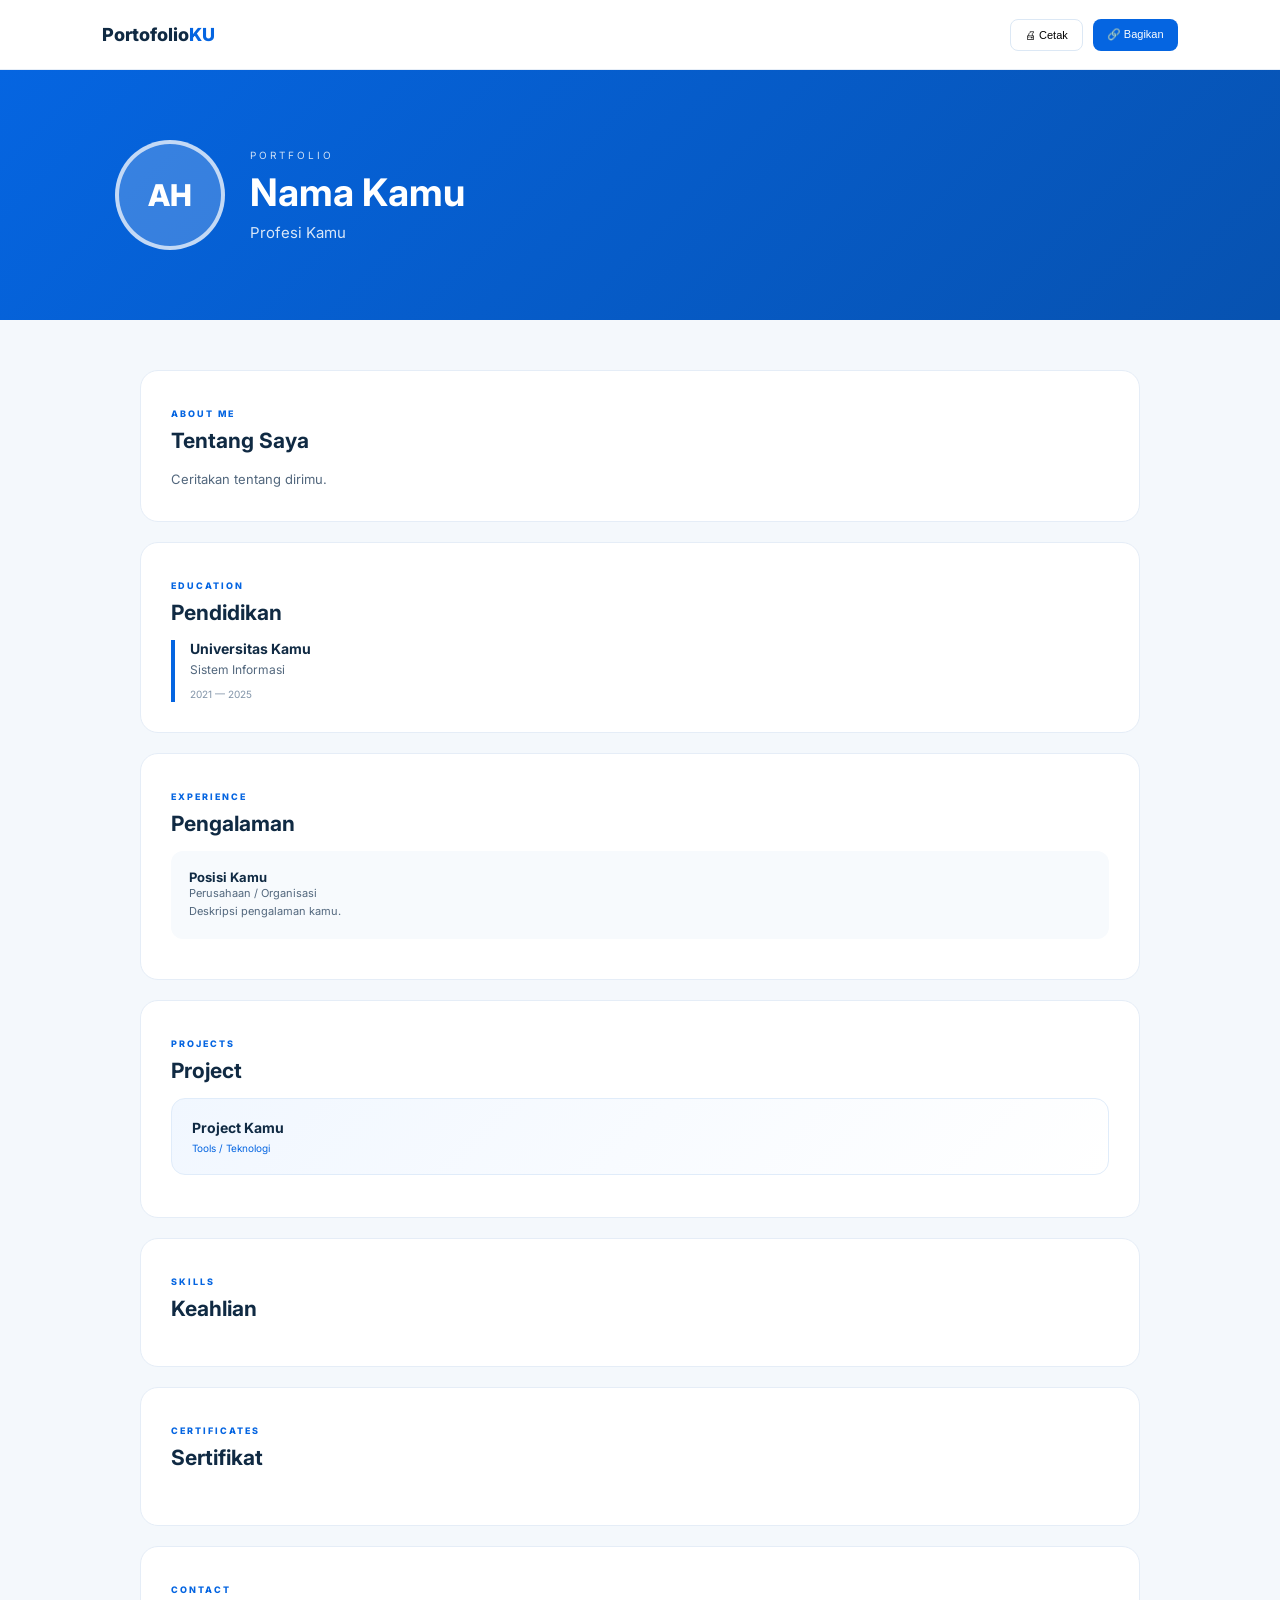
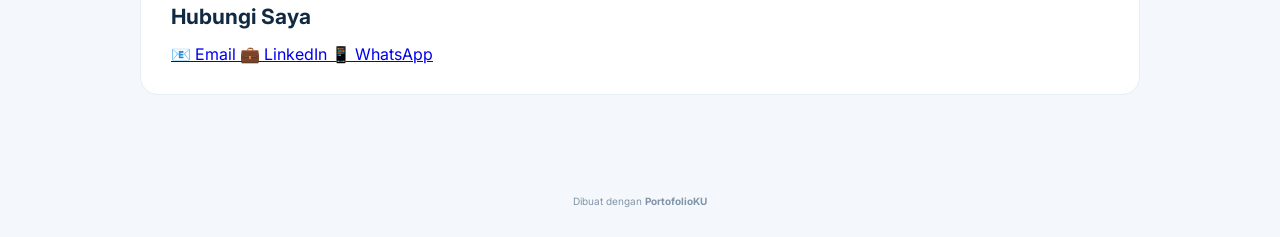
==== LivePorto.html @ 5508bd49 "adding first of something" ====
<!DOCTYPE html>
<html lang="id">

<head>
    <meta charset="UTF-8">
    <meta name="viewport"
        content="width=device-width, initial-scale=1.0">
    <title>PortfolioKu.app</title>
    <link rel="preconnect"
        href="https://fonts.googleapis.com">
    <link rel="preconnect"
        href="https://fonts.gstatic.com"
        crossorigin>
    <link
        href="https://fonts.googleapis.com/css2?family=Inter:wght@400;500;600;700;800&display=swap"
        rel="stylesheet">
    <link rel="stylesheet"
        href="liveportocss.css">

</head>


<body>

    <!-- NAVBAR -->

    <nav class="portfolio-nav">

        <div class="portfolio-logo">
            Portofolio<span>KU</span>
        </div>

        <div class="portfolio-actions">

            <button onclick="window.print()">
                🖨 Cetak
            </button>

            <button
                class="share-btn"
                onclick="sharePortfolio()">
                🔗 Bagikan
            </button>

        </div>

    </nav>


    <!-- HERO -->

    <header class="portfolio-hero">

        <div class="hero-content">

            <div
                class="portfolio-avatar"
                id="portfolioAvatar">

                AH

            </div>


            <div>

                <p class="portfolio-label">
                    PORTFOLIO
                </p>

                <h1 id="portfolioName">
                    Nama Kamu
                </h1>

                <p
                    class="portfolio-headline"
                    id="portfolioHeadline">

                    Profesi Kamu

                </p>

            </div>

        </div>

    </header>


    <!-- MAIN -->

    <main class="portfolio-container">


        <!-- ABOUT -->

        <section class="portfolio-section">

            <span class="section-label">
                ABOUT ME
            </span>

            <h2>Tentang Saya</h2>

            <p
                class="about-text"
                id="portfolioAbout">

                Ceritakan tentang dirimu.

            </p>

        </section>


        <!-- EDUCATION -->

        <section class="portfolio-section">

            <span class="section-label">
                EDUCATION
            </span>

            <h2>Pendidikan</h2>


            <div
                class="education-card"
                id="portfolioEducation">

                <h3 id="portfolioInstitution">
                    Universitas Kamu
                </h3>

                <p id="portfolioMajor">
                    Sistem Informasi
                </p>

                <span id="portfolioYear">
                    2021 — 2025
                </span>

            </div>

        </section>


        <!-- EXPERIENCE -->

                <section class="portfolio-section" id="experienceSection">

            <span class="section-label">
                EXPERIENCE
            </span>

            <h2>Pengalaman</h2>

            <div class="experience-card">

                <h3 id="portfolioExperiencePosition">
                    Posisi Kamu
                </h3>

                <p
                    class="experience-company"
                    id="portfolioExperienceCompany"
                >
                    Perusahaan / Organisasi
                </p>
                <p
                    class="experience-description"
                    id="portfolioExperienceDescription">
                    Deskripsi pengalaman kamu.
                </p>
            </div>
        </section>


        <!-- PROJECT -->

        <section class="portfolio-section">

            <span class="section-label">
                PROJECTS
            </span>

            <h2>Project</h2>

            <div
                class="project-list"
                id="portfolioProjects">

                <div class="project-card">

                    <h3>
                        Project Kamu
                    </h3>

                    <p>
                        Tools / Teknologi
                    </p>

                </div>

            </div>

        </section>


        <!-- SKILLS -->

        <section class="portfolio-section">

            <span class="section-label">
                SKILLS
            </span>

            <h2>Keahlian</h2>

            <div
                class="portfolio-skills"
                id="portfolioSkills">

            </div>

        </section>


        <!-- CERTIFICATE -->

        <section class="portfolio-section" id="certificateSection">

            <span class="section-label">
                CERTIFICATES
            </span>

            <h2>Sertifikat</h2>

            <div
                class="certificate-grid"
                id="portfolioCertificates"
            ></div>

        </section>


        <!-- CONTACT -->

       <section class="portfolio-section" id="contactSection">

    <span class="section-label">
        CONTACT
    </span>

    <h2>Hubungi Saya</h2>

    <div class="contact-grid">

        <a
            id="portfolioContactEmail"
            href="#"
        >
            📧 Email
        </a>

        <a
            id="portfolioContactLinkedIn"
            href="#"
            target="_blank"
        >
            💼 LinkedIn
        </a>

        <a
            id="portfolioContactWhatsApp"
            href="#"
            target="_blank"
        >
            📱 WhatsApp
        </a>

    </div>

</section>


    </main>


    <footer>

        <p>
            Dibuat dengan
            <strong>PortofolioKU</strong>
        </p>

    </footer>


    <script src="JS3.js"></script>

</body>

</html>
---- liveportocss.css ----
* {
    margin: 0;
    padding: 0;
    box-sizing: border-box;
}

body {
    font-family: "Inter", sans-serif;

    background: #F4F8FC;

    color: #102A43;
}


/* NAVBAR */

.portfolio-nav {
    height: 70px;

    display: flex;

    align-items: center;

    justify-content: space-between;

    padding: 0 8%;

    background: white;

    border-bottom: 1px solid #E5EDF7;
}

.portfolio-logo {
    font-size: 18px;

    font-weight: 800;
}

.portfolio-logo span {
    color: #0565E1;
}

.portfolio-actions {
    display: flex;

    gap: 10px;
}

.portfolio-actions button {
    border: 1px solid #DCE8F5;

    background: white;

    padding: 9px 14px;

    border-radius: 8px;

    cursor: pointer;

    font-size: 11px;
}

.portfolio-actions .share-btn {
    background: #0565E1;

    color: white;

    border: none;
}


/* HERO */

.portfolio-hero {
    background:
        linear-gradient(
            135deg,
            #0565E1,
            #0752B0
        );

    color: white;

    padding: 70px 8%;
}

.hero-content {
    max-width: 1050px;

    margin: auto;

    display: flex;

    align-items: center;

    gap: 25px;
}

.portfolio-avatar {
    width: 110px;
    height: 110px;

    border-radius: 50%;

    background: rgba(255,255,255,.2);

    border: 4px solid rgba(255,255,255,.7);

    display: flex;

    align-items: center;

    justify-content: center;

    font-size: 30px;

    font-weight: 800;

    background-size: cover;

    background-position: center;

    overflow: hidden;
}

.portfolio-label {
    font-size: 10px;

    letter-spacing: 3px;

    opacity: .8;

    margin-bottom: 8px;
}

.portfolio-hero h1 {
    font-size: 38px;

    margin-bottom: 8px;
}

.portfolio-headline {
    font-size: 15px;

    opacity: .85;
}


/* CONTAINER */

.portfolio-container {
    max-width: 1050px;

    margin: auto;

    padding: 50px 25px;
}

.portfolio-section {
    background: white;

    border-radius: 18px;

    padding: 30px;

    margin-bottom: 20px;

    border: 1px solid #E5EDF7;
}

.section-label {
    font-size: 9px;

    font-weight: 800;

    color: #0565E1;

    letter-spacing: 2px;
}

.portfolio-section h2,
.portfolio-contact h2 {
    font-size: 21px;

    margin: 7px 0 15px;
}

.about-text {
    color: #52677D;

    font-size: 13px;

    line-height: 1.8;
}


/* EDUCATION */

.education-card {
    border-left: 4px solid #0565E1;

    padding-left: 15px;
}

.education-card h3 {
    font-size: 14px;
}

.education-card p {
    font-size: 12px;

    color: #52677D;

    margin: 5px 0;
}

.education-card span {
    font-size: 10px;

    color: #8194A8;
}


/* EXPERIENCE */

.experience-card {
    padding: 18px;

    background: #F7FAFD;

    border-radius: 12px;

    margin-bottom: 10px;
}

.experience-card h3 {
    font-size: 13px;
}

.experience-card strong {
    display: block;

    color: #0565E1;

    font-size: 11px;

    margin: 5px 0;
}

.experience-card p {
    color: #52677D;

    font-size: 11px;

    line-height: 1.6;
}


/* PROJECT */

.project-card {
    padding: 20px;

    border-radius: 14px;

    background:
        linear-gradient(
            135deg,
            #F1F7FF,
            #FFFFFF
        );

    border: 1px solid #E0ECFA;

    margin-bottom: 12px;
}

.project-card h3 {
    font-size: 14px;
}

.project-card p {
    font-size: 10px;

    color: #0565E1;

    margin-top: 6px;
}

.project-card span {
    display: block;

    font-size: 11px;

    color: #52677D;

    margin-top: 10px;

    line-height: 1.6;
}


/* SKILLS */

.portfolio-skills {
    display: flex;

    flex-wrap: wrap;

    gap: 8px;
}

.skill-tag {
    padding: 8px 12px;

    background: #EAF4FF;

    color: #0565E1;

    border-radius: 20px;

    font-size: 10px;

    font-weight: 700;
}


/* CERTIFICATE */

.certificate-grid {
    display: grid;

    grid-template-columns:
        repeat(2, 1fr);

    gap: 12px;
}

.portfolio-certificate {
    padding: 15px;

    border: 1px solid #E4EDF7;

    border-radius: 12px;

    background: #FAFCFF;
}

.portfolio-certificate h3 {
    font-size: 12px;
}

.portfolio-certificate p {
    font-size: 10px;

    color: #52677D;

    margin-top: 5px;
}

.portfolio-certificate a {
    display: inline-block;

    margin-top: 8px;

    color: #0565E1;

    font-size: 9px;

    font-weight: 700;

    text-decoration: none;
}


/* CONTACT */

.portfolio-contact {
    background: #102A43;

    color: white;

    border-radius: 20px;

    padding: 35px;

    margin-top: 25px;
}

.portfolio-contact .section-label {
    color: #B2D7FD;
}

.portfolio-contact h2 {
    margin-bottom: 20px;
}

.contact-list {
    display: flex;

    flex-wrap: wrap;

    gap: 10px;
}

.contact-item {
    padding: 10px 14px;

    border-radius: 8px;

    background: rgba(255,255,255,.1);

    color: white;

    text-decoration: none;

    font-size: 10px;
}


/* EMPTY */

.empty-content {
    font-size: 11px;

    color: #8194A8;
}


/* FOOTER */

footer {
    text-align: center;

    padding: 30px;

    color: #8194A8;

    font-size: 10px;
}


/* RESPONSIVE */

@media (max-width: 700px) {

    .portfolio-nav {
        padding: 0 20px;
    }

    .portfolio-hero {
        padding: 50px 20px;
    }

    .hero-content {
        align-items: flex-start;
    }

    .portfolio-avatar {
        width: 80px;
        height: 80px;
        font-size: 22px;
    }

    .portfolio-hero h1 {
        font-size: 27px;
    }

    .portfolio-container {
        padding: 25px 15px;
    }

    .certificate-grid {
        grid-template-columns: 1fr;
    }

}

.certificate-grid {
    display: grid;
    grid-template-columns: repeat(2, 1fr);
    gap: 18px;
    margin-top: 25px;
}

.portfolio-certificate {
    padding: 20px;
    background: #ffffff;
    border: 1px solid var(--border);
    border-radius: 16px;
}

.portfolio-certificate h3 {
    margin: 0 0 8px;
    font-size: 16px;
    color: var(--text);
}

.portfolio-certificate p {
    margin: 0 0 14px;
    color: var(--text-light);
    font-size: 13px;
}

.portfolio-certificate a {
    color: var(--primary);
    font-size: 13px;
    font-weight: 700;
    text-decoration: none;
}

@media (max-width: 700px) {

    .certificate-grid {
        grid-template-columns: 1fr;
    }

}
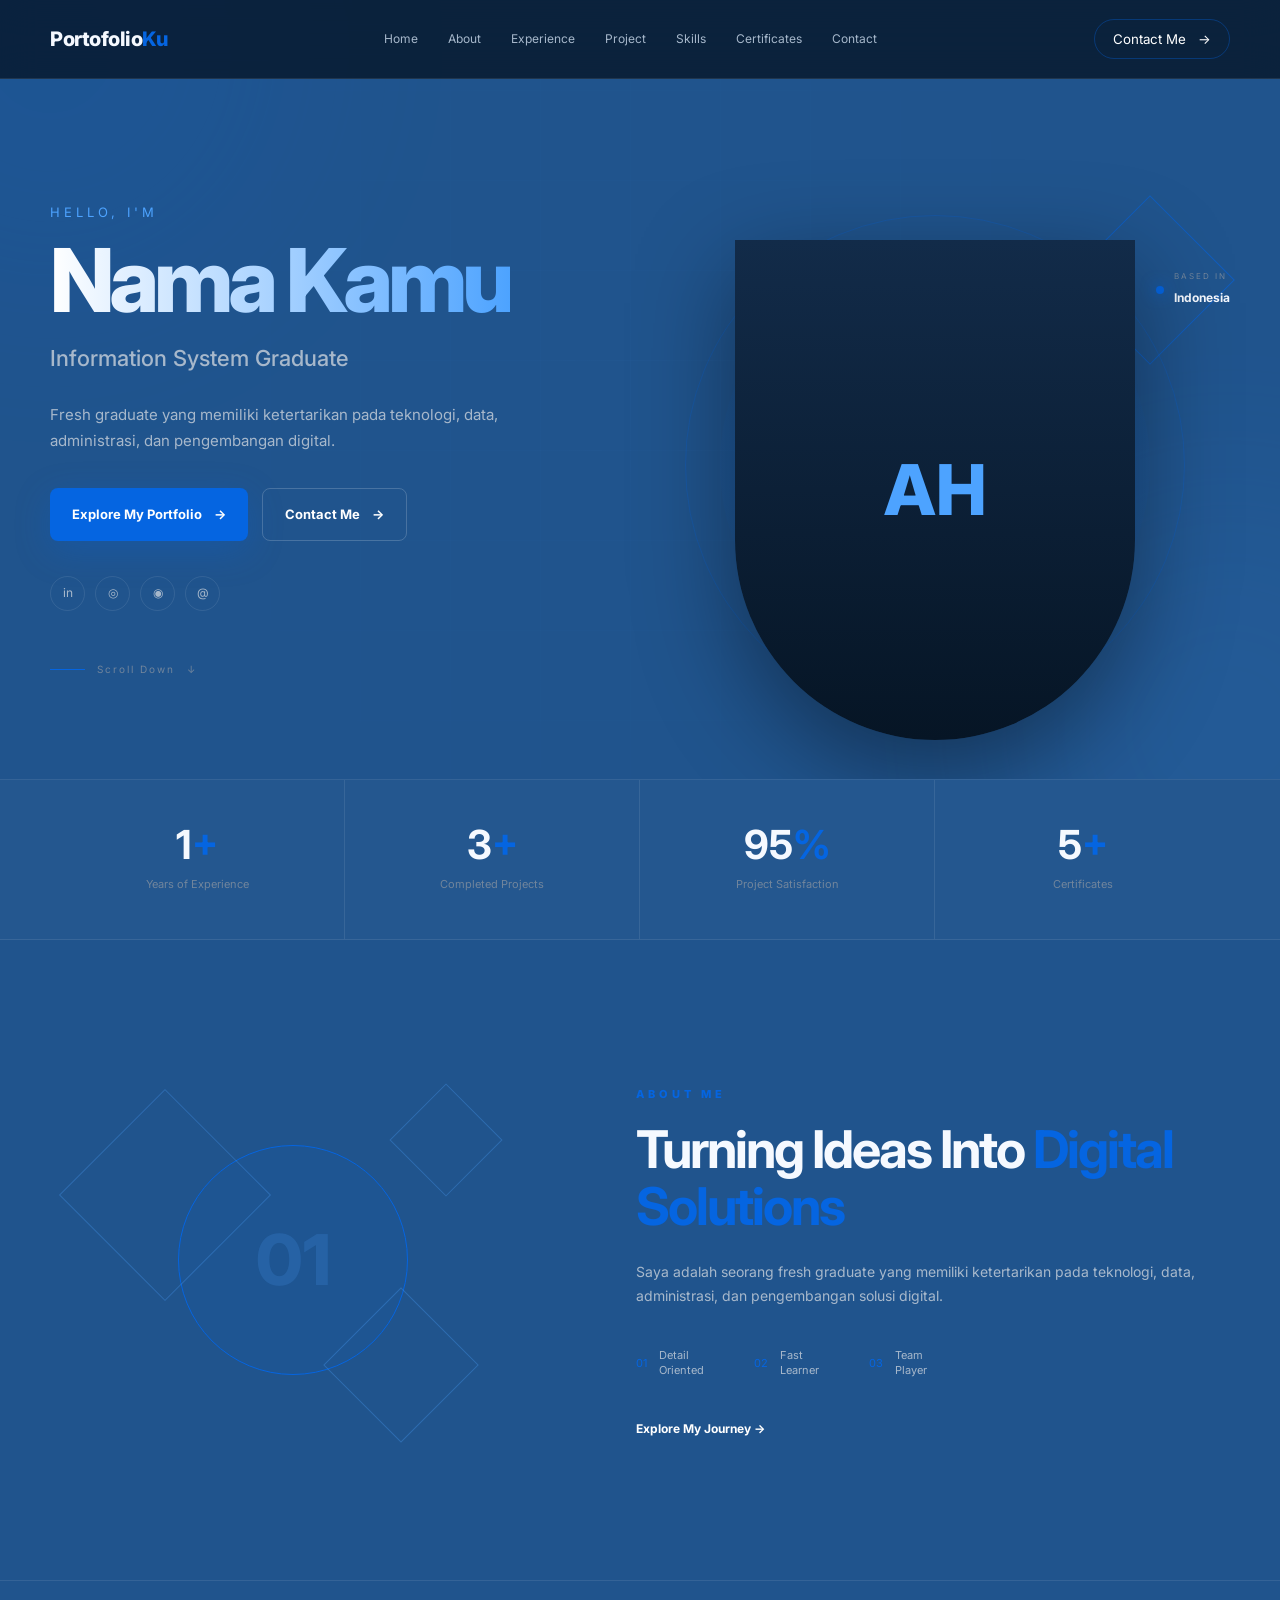
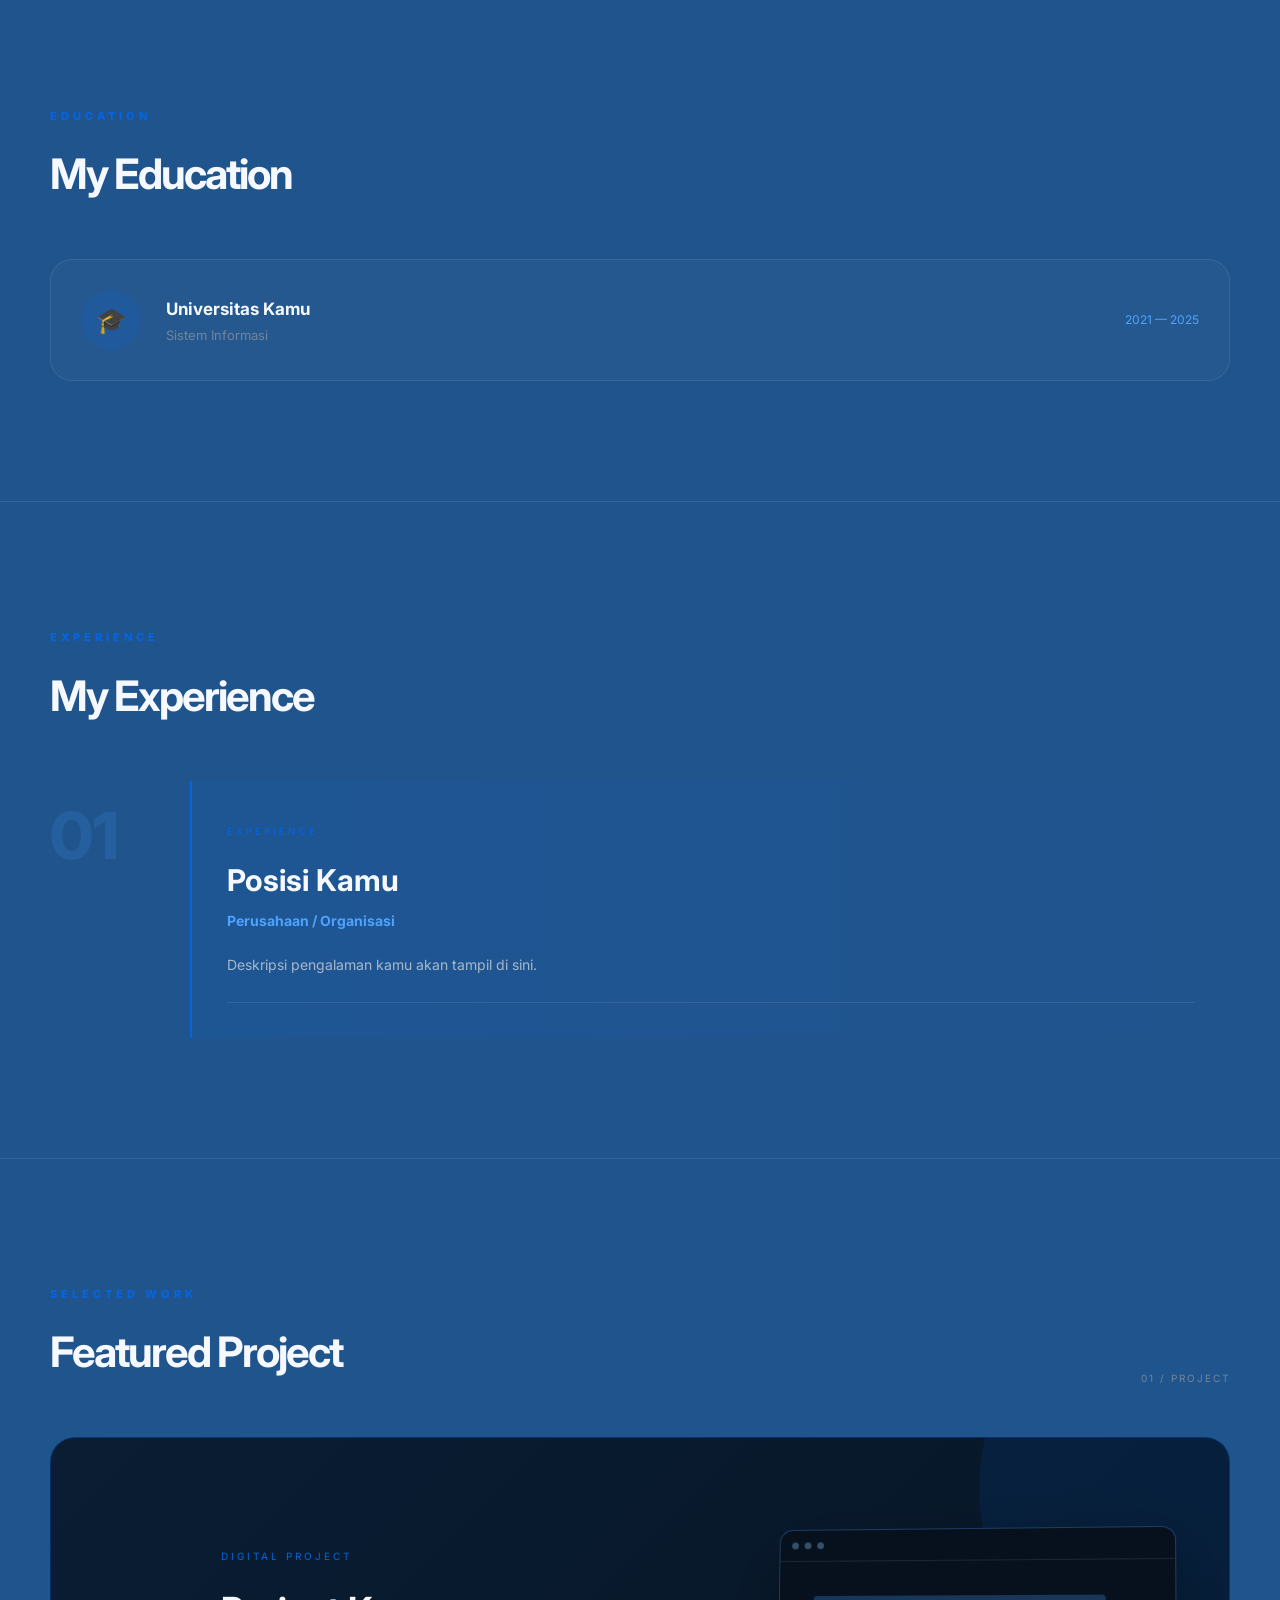
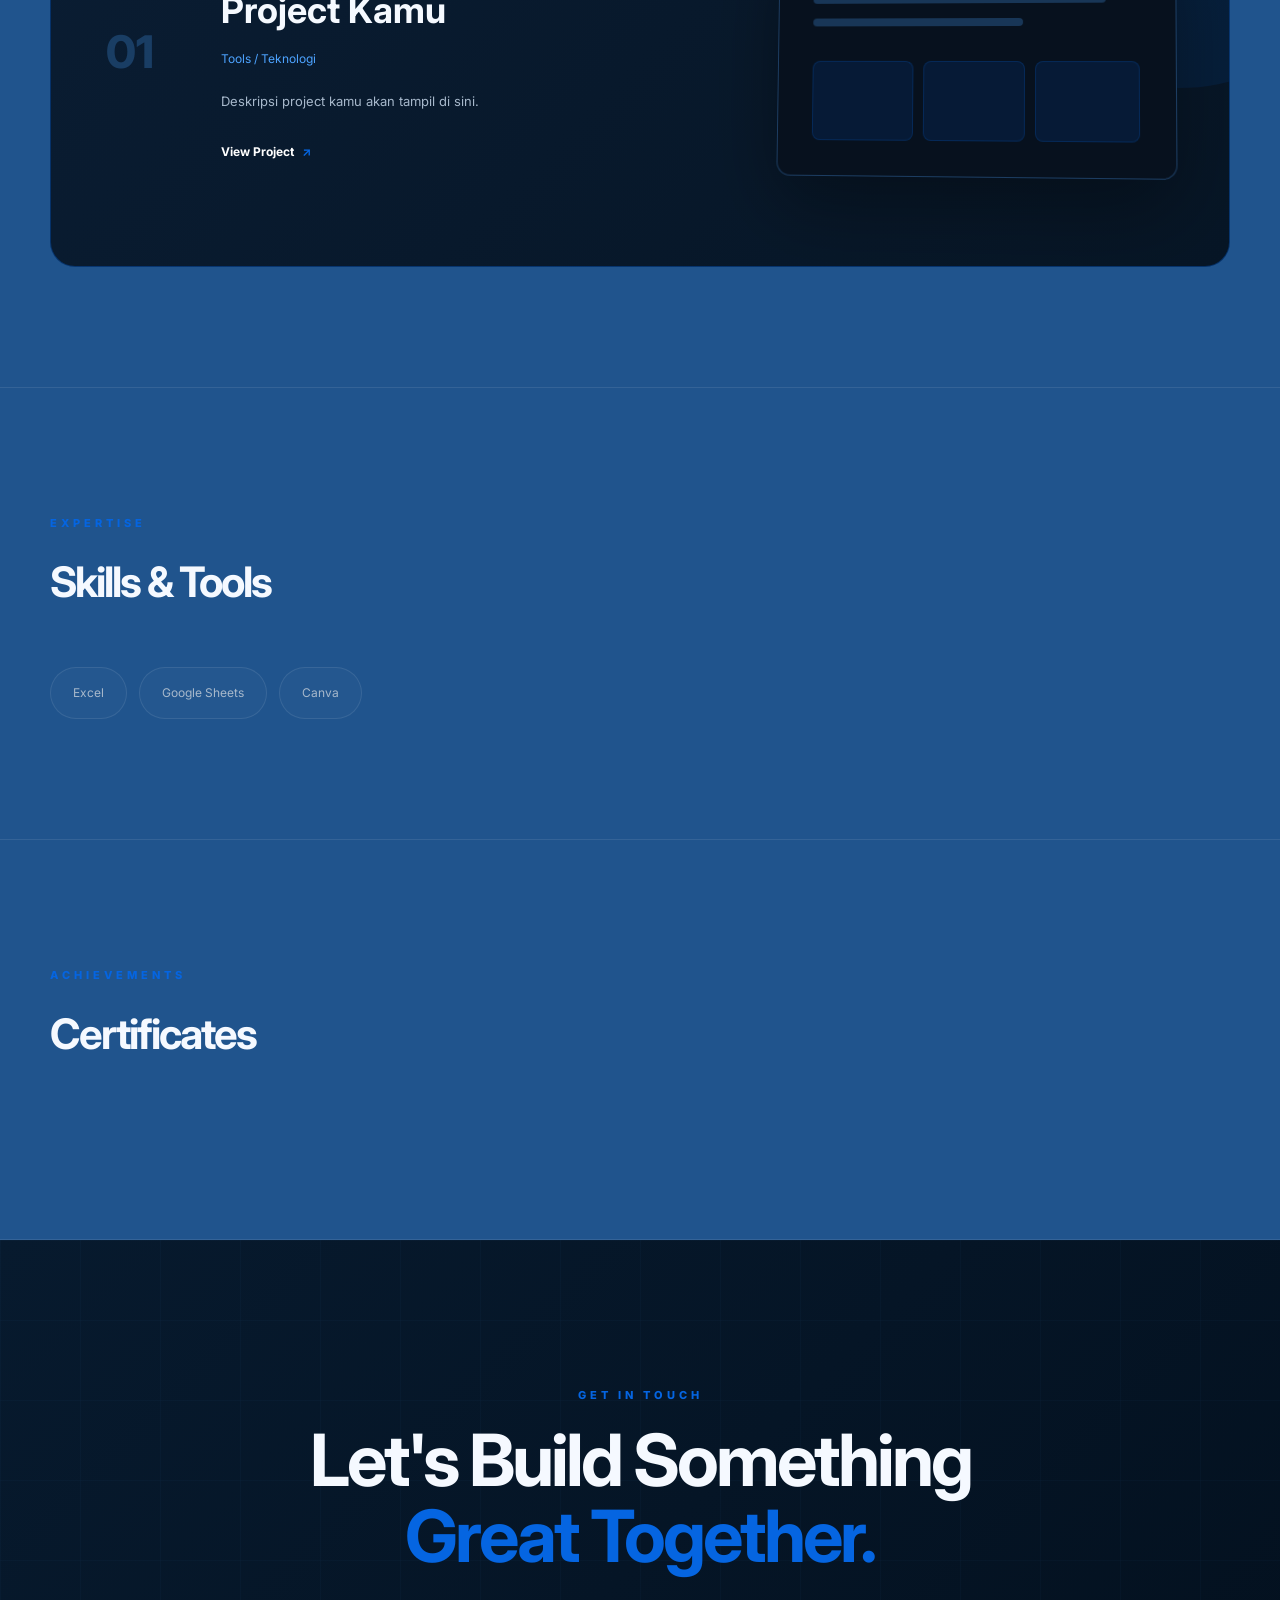
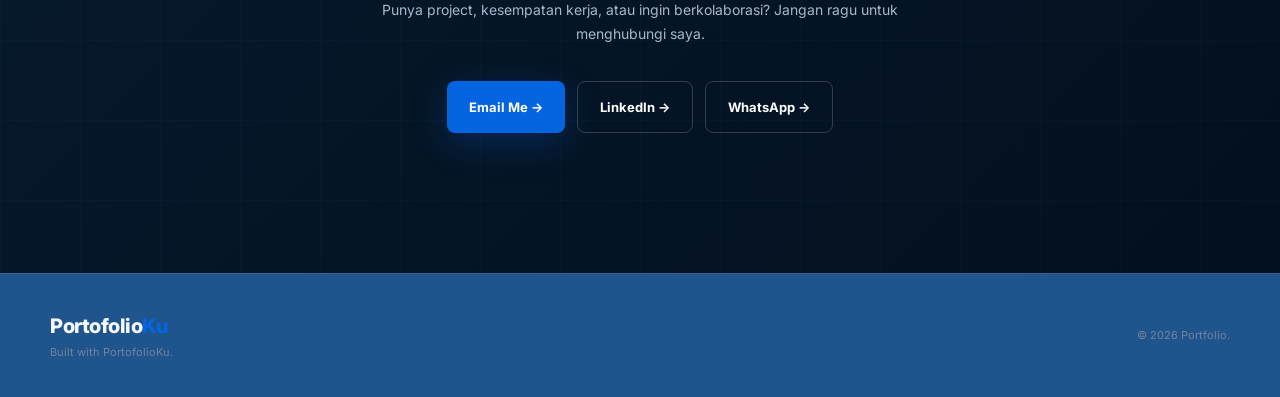
==== commit 3ffbe2f0: "update tampilan" ====
--- a/LivePorto.html
+++ b/LivePorto.html
@@ -2,302 +2,832 @@
 <html lang="id">
 
 <head>
+
     <meta charset="UTF-8">
-    <meta name="viewport"
+
+    <meta
+        name="viewport"
         content="width=device-width, initial-scale=1.0">
-    <title>PortfolioKu.app</title>
-    <link rel="preconnect"
+    <title>PortfolioKu</title>
+    <link rel="stylesheet" href="liveportocss.css">
+    <link
+        rel="preconnect"
         href="https://fonts.googleapis.com">
-    <link rel="preconnect"
+    <link
+        rel="preconnect"
         href="https://fonts.gstatic.com"
         crossorigin>
+
     <link
         href="https://fonts.googleapis.com/css2?family=Inter:wght@400;500;600;700;800&display=swap"
         rel="stylesheet">
-    <link rel="stylesheet"
-        href="liveportocss.css">
-
 </head>
 
 
-<body>
-
-    <!-- NAVBAR -->
-
-    <nav class="portfolio-nav">
-
-        <div class="portfolio-logo">
-            Portofolio<span>KU</span>
-        </div>
-
-        <div class="portfolio-actions">
-
-            <button onclick="window.print()">
-                🖨 Cetak
-            </button>
-
-            <button
-                class="share-btn"
-                onclick="sharePortfolio()">
-                🔗 Bagikan
-            </button>
-
-        </div>
-
-    </nav>
-
-
-    <!-- HERO -->
-
-    <header class="portfolio-hero">
+<body
+    id="portfolioBody"
+    class="template-professional"
+>
+
+
+<!-- =========================================
+     NAVBAR
+========================================= -->
+
+<header class="navbar">
+
+    <div class="nav-container">
+
+        <a href="#home" class="logo">
+            Portofolio<span>Ku</span>
+        </a>
+
+
+        <nav class="nav-menu">
+
+            <a href="#home">Home</a>
+
+            <a href="#about">About</a>
+
+            <a href="#experience">Experience</a>
+
+            <a href="#project">Project</a>
+
+            <a href="#skills">Skills</a>
+
+            <a href="#certificates">Certificates</a>
+
+            <a href="#contact">Contact</a>
+
+        </nav>
+
+
+        <button
+            class="nav-contact"
+            onclick="document.getElementById('contact').scrollIntoView({behavior:'smooth'})"
+        >
+            Contact Me
+            <span>→</span>
+        </button>
+
+    </div>
+
+</header>
+
+
+
+<main>
+
+
+<!-- =========================================
+     HERO
+========================================= -->
+
+<section
+    class="hero"
+    id="home"
+>
+
+    <div class="hero-grid"></div>
+
+    <div class="hero-glow hero-glow-one"></div>
+
+    <div class="hero-glow hero-glow-two"></div>
+
+
+    <div class="hero-container">
+
+
+        <!-- LEFT -->
 
         <div class="hero-content">
+
+            <span class="hero-small">
+                HELLO, I'M
+            </span>
+
+
+            <h1>
+
+                <span id="portfolioName">
+                    Nama Kamu
+                </span>
+
+            </h1>
+
+
+            <h2 id="portfolioHeadline">
+                Information System Graduate
+            </h2>
+
+
+            <p
+                class="hero-description"
+                id="portfolioAbout"
+            >
+                Fresh graduate yang memiliki ketertarikan
+                pada teknologi, data, administrasi,
+                dan pengembangan digital.
+            </p>
+
+
+            <div class="hero-buttons">
+
+                <a
+                    href="#project"
+                    class="btn btn-primary"
+                >
+                    Explore My Portfolio
+                    <span>→</span>
+                </a>
+
+
+                <a
+                    href="#contact"
+                    class="btn btn-outline"
+                >
+                    Contact Me
+                    <span>→</span>
+                </a>
+
+            </div>
+
+
+            <div class="social-links">
+
+                <a href="#" aria-label="LinkedIn">
+                    in
+                </a>
+
+                <a href="#" aria-label="Instagram">
+                    ◎
+                </a>
+
+                <a href="#" aria-label="GitHub">
+                    ◉
+                </a>
+
+                <a href="#" aria-label="Email">
+                    @
+                </a>
+
+            </div>
+
+
+            <div class="scroll-text">
+
+                <span class="scroll-line"></span>
+
+                Scroll Down
+
+                <span>↓</span>
+
+            </div>
+
+        </div>
+
+
+
+        <!-- RIGHT / FOTO -->
+
+        <div class="hero-image-area">
+
+            <div class="image-circle"></div>
+
+            <div class="image-ring"></div>
+
+            <div class="image-grid-shape"></div>
+
 
             <div
                 class="portfolio-avatar"
-                id="portfolioAvatar">
-
+                id="portfolioAvatar"
+            >
                 AH
-
-            </div>
-
-
-            <div>
-
-                <p class="portfolio-label">
-                    PORTFOLIO
-                </p>
-
-                <h1 id="portfolioName">
-                    Nama Kamu
-                </h1>
-
-                <p
-                    class="portfolio-headline"
-                    id="portfolioHeadline">
-
-                    Profesi Kamu
-
-                </p>
-
-            </div>
-
-        </div>
-
-    </header>
-
-
-    <!-- MAIN -->
-
-    <main class="portfolio-container">
-
-
-        <!-- ABOUT -->
-
-        <section class="portfolio-section">
+            </div>
+
+
+            <div class="hero-location">
+
+                <span class="location-dot"></span>
+
+                <div>
+                    <small>BASED IN</small>
+                    <strong>Indonesia</strong>
+                </div>
+
+            </div>
+
+        </div>
+
+    </div>
+
+</section>
+
+
+
+<!-- =========================================
+     STATS
+========================================= -->
+
+<section class="stats-section">
+
+    <div class="stats-container">
+
+
+        <div class="stat-item">
+
+            <strong>1<span>+</span></strong>
+
+            <p>Years of Experience</p>
+
+        </div>
+
+
+        <div class="stat-item">
+
+            <strong>3<span>+</span></strong>
+
+            <p>Completed Projects</p>
+
+        </div>
+
+
+        <div class="stat-item">
+
+            <strong>95<span>%</span></strong>
+
+            <p>Project Satisfaction</p>
+
+        </div>
+
+
+        <div class="stat-item">
+
+            <strong>5<span>+</span></strong>
+
+            <p>Certificates</p>
+
+        </div>
+
+
+    </div>
+
+</section>
+
+
+
+<!-- =========================================
+     ABOUT
+========================================= -->
+
+<section
+    class="section about-section"
+    id="about"
+>
+
+    <div class="section-container about-grid">
+
+
+        <div class="about-visual">
+
+            <div class="cube cube-one"></div>
+
+            <div class="cube cube-two"></div>
+
+            <div class="cube cube-three"></div>
+
+            <div class="about-circle">
+
+                <span>01</span>
+
+            </div>
+
+        </div>
+
+
+
+        <div class="about-content">
 
             <span class="section-label">
                 ABOUT ME
             </span>
 
-            <h2>Tentang Saya</h2>
-
-            <p
-                class="about-text"
-                id="portfolioAbout">
-
-                Ceritakan tentang dirimu.
+
+            <h2>
+                Turning Ideas
+                Into
+                <span>Digital Solutions</span>
+            </h2>
+
+
+            <p id="portfolioAboutDetail">
+
+                Saya adalah seorang fresh graduate
+                yang memiliki ketertarikan pada
+                teknologi, data, administrasi,
+                dan pengembangan solusi digital.
 
             </p>
 
-        </section>
-
-
-        <!-- EDUCATION -->
-
-        <section class="portfolio-section">
+
+            <div class="about-features">
+
+                <div>
+
+                    <span>01</span>
+
+                    <p>
+                        Detail<br>
+                        Oriented
+                    </p>
+
+                </div>
+
+
+                <div>
+
+                    <span>02</span>
+
+                    <p>
+                        Fast<br>
+                        Learner
+                    </p>
+
+                </div>
+
+
+                <div>
+
+                    <span>03</span>
+
+                    <p>
+                        Team<br>
+                        Player
+                    </p>
+
+                </div>
+
+            </div>
+
+
+            <a
+                href="#experience"
+                class="text-link"
+            >
+                Explore My Journey →
+            </a>
+
+        </div>
+
+    </div>
+
+</section>
+
+
+
+<!-- =========================================
+     EDUCATION
+========================================= -->
+
+<section
+    class="section education-section"
+    id="education"
+>
+
+    <div class="section-container">
+
+        <div class="section-heading">
 
             <span class="section-label">
                 EDUCATION
             </span>
 
-            <h2>Pendidikan</h2>
-
-
-            <div
-                class="education-card"
-                id="portfolioEducation">
-
-                <h3 id="portfolioInstitution">
+            <h2>
+                My Education
+            </h2>
+
+        </div>
+
+
+        <div class="education-card">
+
+            <div class="education-icon">
+                🎓
+            </div>
+
+
+            <div class="education-info">
+
+                <h3 id="portfolioEducationInstitution">
                     Universitas Kamu
                 </h3>
 
-                <p id="portfolioMajor">
+                <p id="portfolioEducationMajor">
                     Sistem Informasi
                 </p>
 
-                <span id="portfolioYear">
-                    2021 — 2025
-                </span>
-
-            </div>
-
-        </section>
-
-
-        <!-- EXPERIENCE -->
-
-                <section class="portfolio-section" id="experienceSection">
+            </div>
+
+
+            <span
+                class="education-year"
+                id="portfolioEducationYear"
+            >
+                2021 — 2025
+            </span>
+
+        </div>
+
+    </div>
+
+</section>
+
+
+
+<!-- =========================================
+     EXPERIENCE
+========================================= -->
+
+<section
+    class="section experience-section"
+    id="experience"
+>
+
+    <div class="section-container">
+
+        <div class="section-heading">
 
             <span class="section-label">
                 EXPERIENCE
             </span>
 
-            <h2>Pengalaman</h2>
+            <h2>
+                My Experience
+            </h2>
+
+        </div>
+
+
+        <div class="experience-layout">
+
+
+            <div class="experience-number">
+                01
+            </div>
+
 
             <div class="experience-card">
+
+                <span class="experience-year">
+                    EXPERIENCE
+                </span>
+
 
                 <h3 id="portfolioExperiencePosition">
                     Posisi Kamu
                 </h3>
 
+
+                <h4 id="portfolioExperienceCompany">
+                    Perusahaan / Organisasi
+                </h4>
+
+
+                <p id="portfolioExperienceDescription">
+                    Deskripsi pengalaman kamu akan
+                    tampil di sini.
+                </p>
+
+
+                <div class="experience-line"></div>
+
+            </div>
+
+        </div>
+
+    </div>
+
+</section>
+
+
+
+<!-- =========================================
+     PROJECT
+========================================= -->
+
+<section
+    class="section project-section"
+    id="project"
+>
+
+    <div class="section-container">
+
+        <div class="section-heading project-heading">
+
+            <div>
+
+                <span class="section-label">
+                    SELECTED WORK
+                </span>
+
+                <h2>
+                    Featured Project
+                </h2>
+
+            </div>
+
+
+            <span class="project-count">
+                01 / PROJECT
+            </span>
+
+        </div>
+
+
+        <div class="project-feature-card">
+
+
+            <div class="project-number">
+                01
+            </div>
+
+
+            <div class="project-content">
+
+                <span class="project-category">
+                    DIGITAL PROJECT
+                </span>
+
+
+                <h3 id="portfolioProjectName">
+                    Project Kamu
+                </h3>
+
+
                 <p
-                    class="experience-company"
-                    id="portfolioExperienceCompany"
+                    class="project-tools"
+                    id="portfolioProjectTools"
                 >
-                    Perusahaan / Organisasi
+                    Tools / Teknologi
                 </p>
+
+
                 <p
-                    class="experience-description"
-                    id="portfolioExperienceDescription">
-                    Deskripsi pengalaman kamu.
+                    class="project-description"
+                    id="portfolioProjectDescription"
+                >
+                    Deskripsi project kamu akan
+                    tampil di sini.
                 </p>
-            </div>
-        </section>
-
-
-        <!-- PROJECT -->
-
-        <section class="portfolio-section">
+
+
+                <a
+                    href="#"
+                    class="project-link"
+                >
+                    View Project
+                    <span>↗</span>
+                </a>
+
+            </div>
+
+
+            <div class="project-visual">
+
+                <div class="project-window">
+
+                    <div class="window-bar">
+
+                        <span></span>
+                        <span></span>
+                        <span></span>
+
+                    </div>
+
+
+                    <div class="window-content">
+
+                        <div class="window-line long"></div>
+
+                        <div class="window-line"></div>
+
+                        <div class="window-box">
+
+                            <div></div>
+                            <div></div>
+                            <div></div>
+
+                        </div>
+
+                    </div>
+
+                </div>
+
+            </div>
+
+        </div>
+
+    </div>
+
+</section>
+
+
+
+<!-- =========================================
+     SKILLS
+========================================= -->
+
+<section
+    class="section skills-section"
+    id="skills"
+>
+
+    <div class="section-container">
+
+        <div class="section-heading">
 
             <span class="section-label">
-                PROJECTS
-            </span>
-
-            <h2>Project</h2>
-
-            <div
-                class="project-list"
-                id="portfolioProjects">
-
-                <div class="project-card">
-
-                    <h3>
-                        Project Kamu
-                    </h3>
-
-                    <p>
-                        Tools / Teknologi
-                    </p>
-
-                </div>
-
-            </div>
-
-        </section>
-
-
-        <!-- SKILLS -->
-
-        <section class="portfolio-section">
+                EXPERTISE
+            </span>
+
+            <h2>
+                Skills & Tools
+            </h2>
+
+        </div>
+
+
+        <div
+            class="skills-list"
+            id="portfolioSkills"
+        >
+
+            <span class="skill-tag">
+                Excel
+            </span>
+
+            <span class="skill-tag">
+                Google Sheets
+            </span>
+
+            <span class="skill-tag">
+                Canva
+            </span>
+
+        </div>
+
+    </div>
+
+</section>
+
+
+
+<!-- =========================================
+     CERTIFICATES
+========================================= -->
+
+<section
+    class="section certificates-section"
+    id="certificates"
+>
+
+    <div class="section-container">
+
+        <div class="section-heading">
 
             <span class="section-label">
-                SKILLS
-            </span>
-
-            <h2>Keahlian</h2>
-
-            <div
-                class="portfolio-skills"
-                id="portfolioSkills">
-
-            </div>
-
-        </section>
-
-
-        <!-- CERTIFICATE -->
-
-        <section class="portfolio-section" id="certificateSection">
-
-            <span class="section-label">
-                CERTIFICATES
-            </span>
-
-            <h2>Sertifikat</h2>
-
-            <div
-                class="certificate-grid"
-                id="portfolioCertificates"
-            ></div>
-
-        </section>
-
-
-        <!-- CONTACT -->
-
-       <section class="portfolio-section" id="contactSection">
-
-    <span class="section-label">
-        CONTACT
-    </span>
-
-    <h2>Hubungi Saya</h2>
-
-    <div class="contact-grid">
-
-        <a
-            id="portfolioContactEmail"
-            href="#"
-        >
-            📧 Email
-        </a>
-
-        <a
-            id="portfolioContactLinkedIn"
-            href="#"
-            target="_blank"
-        >
-            💼 LinkedIn
-        </a>
-
-        <a
-            id="portfolioContactWhatsApp"
-            href="#"
-            target="_blank"
-        >
-            📱 WhatsApp
-        </a>
+                ACHIEVEMENTS
+            </span>
+
+            <h2>
+                Certificates
+            </h2>
+
+        </div>
+
+
+        <div
+            class="certificate-grid"
+            id="portfolioCertificates"
+        ></div>
 
     </div>
 
 </section>
 
 
-    </main>
-
-
-    <footer>
+
+<!-- =========================================
+     CONTACT
+========================================= -->
+
+<section
+    class="contact-section"
+    id="contact"
+>
+
+    <div class="contact-grid-bg"></div>
+
+
+    <div class="section-container contact-container">
+
+        <span class="section-label">
+            GET IN TOUCH
+        </span>
+
+
+        <h2>
+            Let's Build Something
+            <span>Great Together.</span>
+        </h2>
+
 
         <p>
-            Dibuat dengan
-            <strong>PortofolioKU</strong>
+            Punya project, kesempatan kerja,
+            atau ingin berkolaborasi?
+            Jangan ragu untuk menghubungi saya.
         </p>
 
-    </footer>
-
-
-    <script src="JS3.js"></script>
+
+        <div class="contact-buttons">
+
+            <a
+                id="portfolioContactEmail"
+                href="#"
+                class="btn btn-primary"
+            >
+                Email Me →
+            </a>
+
+
+            <a
+                id="portfolioContactLinkedIn"
+                href="#"
+                target="_blank"
+                class="btn btn-outline"
+            >
+                LinkedIn →
+            </a>
+
+
+            <a
+                id="portfolioContactWhatsApp"
+                href="#"
+                target="_blank"
+                class="btn btn-outline"
+            >
+                WhatsApp →
+            </a>
+
+        </div>
+
+    </div>
+
+</section>
+
+
+
+</main>
+
+
+
+<!-- =========================================
+     FOOTER
+========================================= -->
+
+<footer class="footer">
+
+    <div class="footer-container">
+
+        <div>
+
+            <a href="#home" class="logo">
+                Portofolio<span>Ku</span>
+            </a>
+
+            <p>
+                Built with PortofolioKu.
+            </p>
+
+        </div>
+
+
+        <div>
+
+            <p>
+                © 2026 Portfolio.
+            </p>
+
+        </div>
+
+    </div>
+
+</footer>
+
+
+
+<script src="portfolio.js"></script>
 
 </body>
 
--- a/liveportocss.css
+++ b/liveportocss.css
@@ -1,22 +1,155 @@
+/* =====================================================
+   PORTFOLIOKU PREMIUM PORTFOLIO
+   DARK NAVY + BLUE
+===================================================== */
+
+
+/* =====================================================
+   ROOT
+===================================================== */
+
+:root {
+
+    --bg-main: #20548d;
+
+    --bg-dark: #145aa5;
+
+    --bg-card: #225187;
+
+    --bg-card-light: #0E243D;
+
+    --primary: #0565E1;
+
+    --primary-dark: #0752B0;
+
+    --blue-light: #4DA3FF;
+
+    --white: #FFFFFF;
+
+    --text: #F5F9FF;
+
+    --text-light: #A7B8CB;
+
+    --text-muted: #71859C;
+
+    --border: rgba(255,255,255,0.09);
+
+    --border-blue: rgba(5,101,225,0.35);
+
+    --radius: 22px;
+
+    --container: 1180px;
+
+
+    
+
+}
+
+
+/* =====================================================
+   RESET
+===================================================== */
+
 * {
+
     margin: 0;
+
     padding: 0;
+
     box-sizing: border-box;
-}
+
+}
+
+
+html {
+
+    scroll-behavior: smooth;
+
+}
+
 
 body {
+
     font-family: "Inter", sans-serif;
 
-    background: #F4F8FC;
-
-    color: #102A43;
-}
-
-
-/* NAVBAR */
-
-.portfolio-nav {
-    height: 70px;
+    background: var(--bg-main);
+
+    color: var(--text);
+
+    line-height: 1.7;
+
+    overflow-x: hidden;
+
+}
+
+
+a {
+
+    color: inherit;
+
+    text-decoration: none;
+
+}
+
+
+button {
+
+    font-family: inherit;
+
+}
+
+
+/* =====================================================
+   CONTAINER
+===================================================== */
+
+.section-container,
+.nav-container,
+.hero-container,
+.stats-container,
+.footer-container {
+
+    width: min(
+        calc(100% - 80px),
+        var(--container)
+    );
+
+    margin: auto;
+
+}
+
+
+/* =====================================================
+   NAVBAR
+===================================================== */
+
+.navbar {
+
+    position: fixed;
+
+    top: 0;
+
+    left: 0;
+
+    width: 100%;
+
+    z-index: 1000;
+
+    background:
+        rgba(3,16,30,0.72);
+
+    backdrop-filter:
+        blur(18px);
+
+    border-bottom:
+        1px solid var(--border);
+
+}
+
+
+.nav-container {
+
+    min-height: 78px;
 
     display: flex;
 
@@ -24,496 +157,1934 @@
 
     justify-content: space-between;
 
-    padding: 0 8%;
-
-    background: white;
-
-    border-bottom: 1px solid #E5EDF7;
-}
-
-.portfolio-logo {
-    font-size: 18px;
+}
+
+
+.logo {
+
+    font-size: 20px;
 
     font-weight: 800;
-}
-
-.portfolio-logo span {
-    color: #0565E1;
-}
-
-.portfolio-actions {
+
+    letter-spacing: -0.5px;
+
+}
+
+
+.logo span {
+
+    color: var(--primary);
+
+}
+
+
+.nav-menu {
+
     display: flex;
 
+    gap: 30px;
+
+}
+
+
+.nav-menu a {
+
+    color: var(--text-light);
+
+    font-size: 12px;
+
+    transition: .3s;
+
+}
+
+
+.nav-menu a:hover {
+
+    color: var(--white);
+
+}
+
+
+.nav-contact {
+
+    padding: 11px 18px;
+
+    border-radius: 30px;
+
+    background: transparent;
+
+    border: 1px solid var(--border-blue);
+
+    color: var(--white);
+
+    cursor: pointer;
+
+    transition: .3s;
+
+}
+
+
+.nav-contact:hover {
+
+    background: var(--primary);
+
+    border-color: var(--primary);
+
+}
+
+
+.nav-contact span {
+
+    margin-left: 8px;
+
+}
+
+
+/* =====================================================
+   HERO
+===================================================== */
+
+.hero {
+
+    min-height: 780px;
+
+    position: relative;
+
+    overflow: hidden;
+
+    display: flex;
+
+    align-items: center;
+
+    padding-top: 100px;
+
+    border-bottom:
+        1px solid var(--border);
+
+}
+
+
+.hero-grid {
+
+    position: absolute;
+
+    inset: 0;
+
+    opacity: .13;
+
+    background-image:
+
+        linear-gradient(
+            rgba(77,163,255,.2) 1px,
+            transparent 1px
+        ),
+
+        linear-gradient(
+            90deg,
+            rgba(77,163,255,.2) 1px,
+            transparent 1px
+        );
+
+    background-size: 90px 90px;
+
+    mask-image:
+        radial-gradient(
+            circle at center,
+            black,
+            transparent 75%
+        );
+
+}
+
+
+.hero-container {
+
+    position: relative;
+
+    z-index: 2;
+
+    display: grid;
+
+    grid-template-columns:
+        1fr 1fr;
+
+    align-items: center;
+
+    min-height: 650px;
+
+}
+
+
+.hero-content {
+
+    position: relative;
+
+    z-index: 3;
+
+}
+
+
+.hero-small {
+
+    display: block;
+
+    color: var(--blue-light);
+
+    font-size: 13px;
+
+    letter-spacing: 4px;
+
+    margin-bottom: 15px;
+
+}
+
+
+.hero h1 {
+
+    font-size:
+        clamp(50px, 7vw, 88px);
+
+    line-height: .95;
+
+    letter-spacing: -5px;
+
+    font-weight: 800;
+
+    max-width: 700px;
+
+}
+
+
+.hero h1 span {
+
+    background:
+        linear-gradient(
+            90deg,
+            #FFFFFF,
+            #4DA3FF
+        );
+
+    -webkit-background-clip: text;
+
+    -webkit-text-fill-color: transparent;
+
+}
+
+
+.hero h2 {
+
+    margin-top: 18px;
+
+    font-size: 22px;
+
+    color: var(--text-light);
+
+    font-weight: 500;
+
+}
+
+
+.hero-description {
+
+    max-width: 520px;
+
+    margin-top: 25px;
+
+    color: var(--text-light);
+
+    font-size: 15px;
+
+}
+
+
+.hero-buttons {
+
+    display: flex;
+
+    gap: 14px;
+
+    margin-top: 35px;
+
+}
+
+
+.btn {
+
+    display: inline-flex;
+
+    align-items: center;
+
+    gap: 12px;
+
+    padding: 14px 22px;
+
+    border-radius: 8px;
+
+    font-size: 13px;
+
+    font-weight: 700;
+
+    transition: .3s;
+
+}
+
+
+.btn-primary {
+
+    background: var(--primary);
+
+    color: white;
+
+    box-shadow:
+        0 10px 35px
+        rgba(5,101,225,.25);
+
+}
+
+
+.btn-primary:hover {
+
+    transform: translateY(-3px);
+
+    background: #1675F0;
+
+}
+
+
+.btn-outline {
+
+    border:
+        1px solid
+        rgba(255,255,255,.18);
+
+    color: white;
+
+}
+
+
+.btn-outline:hover {
+
+    border-color: var(--primary);
+
+    background:
+        rgba(5,101,225,.1);
+
+}
+
+
+.social-links {
+
+    display: flex;
+
     gap: 10px;
-}
-
-.portfolio-actions button {
-    border: 1px solid #DCE8F5;
-
-    background: white;
-
-    padding: 9px 14px;
-
-    border-radius: 8px;
-
-    cursor: pointer;
+
+    margin-top: 35px;
+
+}
+
+
+.social-links a {
+
+    width: 35px;
+
+    height: 35px;
+
+    border:
+        1px solid var(--border);
+
+    border-radius: 50%;
+
+    display: grid;
+
+    place-items: center;
+
+    color: var(--text-light);
+
+    font-size: 12px;
+
+    transition: .3s;
+
+}
+
+
+.social-links a:hover {
+
+    color: white;
+
+    background: var(--primary);
+
+    border-color: var(--primary);
+
+}
+
+
+.scroll-text {
+
+    display: flex;
+
+    align-items: center;
+
+    gap: 12px;
+
+    margin-top: 50px;
+
+    color: var(--text-muted);
+
+    font-size: 10px;
+
+    letter-spacing: 2px;
+
+}
+
+
+.scroll-line {
+
+    width: 35px;
+
+    height: 1px;
+
+    background: var(--primary);
+
+}
+
+
+/* =====================================================
+   HERO IMAGE
+===================================================== */
+
+.hero-image-area {
+
+    height: 600px;
+
+    position: relative;
+
+    display: flex;
+
+    align-items: flex-end;
+
+    justify-content: center;
+
+}
+
+
+.image-circle {
+
+    position: absolute;
+
+    width: 430px;
+
+    height: 430px;
+
+    border-radius: 50%;
+
+    background:
+        radial-gradient(
+            circle,
+            rgba(5,101,225,.65),
+            rgba(5,101,225,.05) 70%
+        );
+
+    bottom: 60px;
+
+}
+
+
+.image-ring {
+
+    position: absolute;
+
+    width: 500px;
+
+    height: 500px;
+
+    border-radius: 50%;
+
+    border:
+        1px solid
+        rgba(5,101,225,.25);
+
+    bottom: 25px;
+
+}
+
+
+.portfolio-avatar {
+
+    position: relative;
+
+    z-index: 3;
+
+    width: 400px;
+
+    height: 500px;
+
+    border-radius:
+        0 0 200px 200px;
+
+    background:
+        linear-gradient(
+            180deg,
+            #122B49,
+            #061525
+        );
+
+    display: flex;
+
+    align-items: center;
+
+    justify-content: center;
+
+    font-size: 70px;
+
+    font-weight: 800;
+
+    color: var(--blue-light);
+
+    overflow: hidden;
+
+    box-shadow:
+        0 30px 100px
+        rgba(0,0,0,.4);
+
+}
+
+
+.image-grid-shape {
+
+    position: absolute;
+
+    width: 120px;
+
+    height: 120px;
+
+    right: 20px;
+
+    top: 80px;
+
+    border:
+        1px solid
+        rgba(5,101,225,.6);
+
+    transform:
+        rotate(45deg);
+
+}
+
+
+.hero-location {
+
+    position: absolute;
+
+    right: 0;
+
+    top: 130px;
+
+    display: flex;
+
+    align-items: center;
+
+    gap: 10px;
+
+}
+
+
+.location-dot {
+
+    width: 8px;
+
+    height: 8px;
+
+    background: var(--primary);
+
+    border-radius: 50%;
+
+    box-shadow:
+        0 0 15px var(--primary);
+
+}
+
+
+.hero-location small {
+
+    display: block;
+
+    color: var(--text-muted);
+
+    font-size: 8px;
+
+    letter-spacing: 2px;
+
+}
+
+
+.hero-location strong {
+
+    font-size: 12px;
+
+}
+
+
+/* =====================================================
+   GLOW
+===================================================== */
+
+.hero-glow {
+
+    position: absolute;
+
+    width: 500px;
+
+    height: 500px;
+
+    border-radius: 50%;
+
+    filter: blur(100px);
+
+    opacity: .08;
+
+}
+
+
+.hero-glow-one {
+
+    background: var(--primary);
+
+    top: -200px;
+
+    left: -200px;
+
+}
+
+
+.hero-glow-two {
+
+    background: #4DA3FF;
+
+    right: -200px;
+
+    bottom: -200px;
+
+}
+
+
+/* =====================================================
+   STATS
+===================================================== */
+
+.stats-section {
+
+    border-bottom:
+        1px solid var(--border);
+
+    background:
+        rgba(255,255,255,.015);
+
+}
+
+
+.stats-container {
+
+    display: grid;
+
+    grid-template-columns:
+        repeat(4,1fr);
+
+}
+
+
+.stat-item {
+
+    padding: 45px 25px;
+
+    text-align: center;
+
+    border-right:
+        1px solid var(--border);
+
+}
+
+
+.stat-item:last-child {
+
+    border-right: none;
+
+}
+
+
+.stat-item strong {
+
+    font-size: 40px;
+
+    line-height: 1;
+
+}
+
+
+.stat-item strong span {
+
+    color: var(--primary);
+
+}
+
+
+.stat-item p {
+
+    margin-top: 8px;
+
+    color: var(--text-muted);
 
     font-size: 11px;
-}
-
-.portfolio-actions .share-btn {
-    background: #0565E1;
+
+}
+
+
+/* =====================================================
+   SECTIONS
+===================================================== */
+
+.section {
+
+    padding: 120px 0;
+
+    border-bottom:
+        1px solid var(--border);
+
+}
+
+
+.section-heading {
+
+    margin-bottom: 50px;
+
+}
+
+
+.section-label {
+
+    color: var(--primary);
+
+    font-size: 11px;
+
+    font-weight: 800;
+
+    letter-spacing: 4px;
+
+}
+
+
+.section-heading h2 {
+
+    margin-top: 10px;
+
+    font-size: 42px;
+
+    letter-spacing: -2px;
+
+}
+
+
+/* =====================================================
+   ABOUT
+===================================================== */
+
+.about-grid {
+
+    display: grid;
+
+    grid-template-columns:
+        .9fr 1.1fr;
+
+    gap: 100px;
+
+    align-items: center;
+
+}
+
+
+.about-visual {
+
+    height: 400px;
+
+    position: relative;
+
+    display: flex;
+
+    align-items: center;
+
+    justify-content: center;
+
+}
+
+
+.about-circle {
+
+    width: 230px;
+
+    height: 230px;
+
+    border:
+        1px solid
+        var(--primary);
+
+    border-radius: 50%;
+
+    display: grid;
+
+    place-items: center;
+
+    background:
+        rgba(5,101,225,.05);
+
+}
+
+
+.about-circle span {
+
+    font-size: 70px;
+
+    font-weight: 800;
+
+    color:
+        rgba(77,163,255,.18);
+
+}
+
+
+.cube {
+
+    position: absolute;
+
+    border:
+        1px solid
+        rgba(77,163,255,.3);
+
+    transform:
+        rotate(45deg);
+
+}
+
+
+.cube-one {
+
+    width: 150px;
+
+    height: 150px;
+
+    left: 40px;
+
+    top: 60px;
+
+}
+
+
+.cube-two {
+
+    width: 80px;
+
+    height: 80px;
+
+    right: 50px;
+
+    top: 40px;
+
+}
+
+
+.cube-three {
+
+    width: 110px;
+
+    height: 110px;
+
+    right: 80px;
+
+    bottom: 40px;
+
+}
+
+
+.about-content h2 {
+
+    font-size: 52px;
+
+    line-height: 1.1;
+
+    margin: 15px 0 25px;
+
+    letter-spacing: -2px;
+
+}
+
+
+.about-content h2 span {
+
+    color: var(--primary);
+
+}
+
+
+.about-content > p {
+
+    color: var(--text-light);
+
+    font-size: 14px;
+
+    max-width: 650px;
+
+}
+
+
+.about-features {
+
+    display: flex;
+
+    gap: 50px;
+
+    margin-top: 40px;
+
+}
+
+
+.about-features div {
+
+    display: flex;
+
+    align-items: center;
+
+    gap: 12px;
+
+}
+
+
+.about-features span {
+
+    color: var(--primary);
+
+    font-size: 11px;
+
+}
+
+
+.about-features p {
+
+    color: var(--text-light);
+
+    font-size: 11px;
+
+    line-height: 1.4;
+
+}
+
+
+.text-link {
+
+    display: inline-block;
+
+    margin-top: 40px;
 
     color: white;
 
-    border: none;
-}
-
-
-/* HERO */
-
-.portfolio-hero {
+    font-size: 12px;
+
+    font-weight: 700;
+
+}
+
+
+.text-link:hover {
+
+    color: var(--blue-light);
+
+}
+
+
+/* =====================================================
+   EDUCATION
+===================================================== */
+
+.education-card {
+
+    display: flex;
+
+    align-items: center;
+
+    gap: 25px;
+
+    padding: 30px;
+
+    border:
+        1px solid var(--border);
+
+    background:
+        rgba(255,255,255,.025);
+
+    border-radius: var(--radius);
+
+}
+
+
+.education-icon {
+
+    width: 60px;
+
+    height: 60px;
+
+    border-radius: 50%;
+
+    display: grid;
+
+    place-items: center;
+
+    background:
+        rgba(5,101,225,.15);
+
+    font-size: 25px;
+
+}
+
+
+.education-info {
+
+    flex: 1;
+
+}
+
+
+.education-info h3 {
+
+    font-size: 17px;
+
+}
+
+
+.education-info p {
+
+    color: var(--text-muted);
+
+    font-size: 13px;
+
+}
+
+
+.education-year {
+
+    color: var(--blue-light);
+
+    font-size: 12px;
+
+}
+
+
+/* =====================================================
+   EXPERIENCE
+===================================================== */
+
+.experience-layout {
+
+    display: grid;
+
+    grid-template-columns: 100px 1fr;
+
+    gap: 40px;
+
+}
+
+
+.experience-number {
+
+    font-size: 65px;
+
+    font-weight: 800;
+
+    color:
+        rgba(77,163,255,.15);
+
+}
+
+
+.experience-card {
+
+    padding: 35px;
+
+    border-left:
+        2px solid var(--primary);
+
+    background:
+        linear-gradient(
+            90deg,
+            rgba(5,101,225,.08),
+            transparent
+        );
+
+}
+
+
+.experience-year {
+
+    color: var(--primary);
+
+    font-size: 10px;
+
+    letter-spacing: 3px;
+
+}
+
+
+.experience-card h3 {
+
+    font-size: 30px;
+
+    margin-top: 12px;
+
+}
+
+
+.experience-card h4 {
+
+    color: var(--blue-light);
+
+    font-size: 14px;
+
+    margin-top: 3px;
+
+}
+
+
+.experience-card p {
+
+    color: var(--text-light);
+
+    max-width: 750px;
+
+    margin-top: 20px;
+
+    font-size: 14px;
+
+}
+
+
+.experience-line {
+
+    margin-top: 25px;
+
+    width: 100%;
+
+    height: 1px;
+
+    background: var(--border);
+
+}
+
+
+/* =====================================================
+   PROJECT
+===================================================== */
+
+.project-heading {
+
+    display: flex;
+
+    justify-content: space-between;
+
+    align-items: end;
+
+}
+
+
+.project-count {
+
+    color: var(--text-muted);
+
+    font-size: 10px;
+
+    letter-spacing: 2px;
+
+}
+
+
+.project-feature-card {
+
+    min-height: 430px;
+
+    padding: 55px;
+
+    display: grid;
+
+    grid-template-columns: 80px 1fr 400px;
+
+    gap: 35px;
+
+    align-items: center;
+
+    border:
+        1px solid var(--border-blue);
+
+    border-radius: 25px;
+
     background:
         linear-gradient(
             135deg,
-            #0565E1,
-            #0752B0
+            #0A1D33,
+            #061525
         );
 
+    overflow: hidden;
+
+    position: relative;
+
+}
+
+
+.project-feature-card::before {
+
+    content: "";
+
+    position: absolute;
+
+    width: 400px;
+
+    height: 400px;
+
+    border-radius: 50%;
+
+    background:
+        rgba(5,101,225,.1);
+
+    right: -150px;
+
+    top: -150px;
+
+}
+
+
+.project-number {
+
+    font-size: 45px;
+
+    font-weight: 800;
+
+    color:
+        rgba(77,163,255,.25);
+
+}
+
+
+.project-category {
+
+    color: var(--primary);
+
+    font-size: 10px;
+
+    letter-spacing: 3px;
+
+}
+
+
+.project-content h3 {
+
+    font-size: 36px;
+
+    margin-top: 12px;
+
+}
+
+
+.project-tools {
+
+    color: var(--blue-light);
+
+    font-size: 12px;
+
+    margin-top: 8px;
+
+}
+
+
+.project-description {
+
+    color: var(--text-light);
+
+    font-size: 13px;
+
+    margin-top: 20px;
+
+    max-width: 550px;
+
+}
+
+
+.project-link {
+
+    display: inline-block;
+
+    margin-top: 30px;
+
     color: white;
 
-    padding: 70px 8%;
-}
-
-.hero-content {
-    max-width: 1050px;
-
-    margin: auto;
+    font-size: 12px;
+
+    font-weight: 700;
+
+}
+
+
+.project-link span {
+
+    color: var(--primary);
+
+    margin-left: 5px;
+
+}
+
+
+.project-visual {
+
+    position: relative;
+
+    z-index: 2;
+
+}
+
+
+.project-window {
+
+    border:
+        1px solid
+        rgba(77,163,255,.3);
+
+    border-radius: 14px;
+
+    background:
+        #07111E;
+
+    box-shadow:
+        0 30px 80px
+        rgba(0,0,0,.35);
+
+    transform:
+        perspective(1000px)
+        rotateY(-5deg)
+        rotateX(3deg);
+
+}
+
+
+.window-bar {
+
+    padding: 12px;
 
     display: flex;
 
-    align-items: center;
-
-    gap: 25px;
-}
-
-.portfolio-avatar {
-    width: 110px;
-    height: 110px;
+    gap: 6px;
+
+    border-bottom:
+        1px solid var(--border);
+
+}
+
+
+.window-bar span {
+
+    width: 7px;
+
+    height: 7px;
 
     border-radius: 50%;
 
-    background: rgba(255,255,255,.2);
-
-    border: 4px solid rgba(255,255,255,.7);
+    background:
+        #35506B;
+
+}
+
+
+.window-content {
+
+    padding: 35px;
+
+}
+
+
+.window-line {
+
+    width: 65%;
+
+    height: 8px;
+
+    border-radius: 5px;
+
+    background:
+        rgba(77,163,255,.25);
+
+    margin-top: 15px;
+
+}
+
+
+.window-line.long {
+
+    width: 90%;
+
+    margin-top: 0;
+
+}
+
+
+.window-box {
+
+    display: grid;
+
+    grid-template-columns:
+        repeat(3,1fr);
+
+    gap: 10px;
+
+    margin-top: 35px;
+
+}
+
+
+.window-box div {
+
+    height: 80px;
+
+    border-radius: 8px;
+
+    background:
+        rgba(5,101,225,.12);
+
+    border:
+        1px solid
+        rgba(5,101,225,.2);
+
+}
+
+
+/* =====================================================
+   SKILLS
+===================================================== */
+
+.skills-list {
 
     display: flex;
 
-    align-items: center;
-
-    justify-content: center;
-
-    font-size: 30px;
-
-    font-weight: 800;
-
-    background-size: cover;
-
-    background-position: center;
+    flex-wrap: wrap;
+
+    gap: 12px;
+
+}
+
+
+.skill-tag {
+
+    padding: 15px 22px;
+
+    border:
+        1px solid
+        var(--border);
+
+    border-radius: 50px;
+
+    color: var(--text-light);
+
+    background:
+        rgba(255,255,255,.02);
+
+    font-size: 12px;
+
+    transition: .3s;
+
+}
+
+
+.skill-tag:hover {
+
+    border-color: var(--primary);
+
+    color: white;
+
+    transform:
+        translateY(-3px);
+
+}
+
+
+/* =====================================================
+   CERTIFICATES
+===================================================== */
+
+.certificate-grid {
+
+    display: grid;
+
+    grid-template-columns:
+        repeat(2,1fr);
+
+    gap: 20px;
+
+}
+
+
+.portfolio-certificate {
+
+    padding: 30px;
+
+    border:
+        1px solid var(--border);
+
+    border-radius: var(--radius);
+
+    background:
+        rgba(255,255,255,.025);
+
+    transition: .3s;
+
+}
+
+
+.portfolio-certificate:hover {
+
+    border-color:
+        var(--border-blue);
+
+    transform:
+        translateY(-5px);
+
+}
+
+
+.portfolio-certificate h3 {
+
+    font-size: 17px;
+
+}
+
+
+.portfolio-certificate p {
+
+    margin-top: 7px;
+
+    color: var(--text-muted);
+
+    font-size: 12px;
+
+}
+
+
+.portfolio-certificate a {
+
+    display: inline-block;
+
+    margin-top: 18px;
+
+    color: var(--blue-light);
+
+    font-size: 11px;
+
+    font-weight: 700;
+
+}
+
+
+/* =====================================================
+   CONTACT
+===================================================== */
+
+.contact-section {
+
+    position: relative;
+
+    padding: 140px 0;
 
     overflow: hidden;
-}
-
-.portfolio-label {
-    font-size: 10px;
-
-    letter-spacing: 3px;
-
-    opacity: .8;
-
-    margin-bottom: 8px;
-}
-
-.portfolio-hero h1 {
-    font-size: 38px;
-
-    margin-bottom: 8px;
-}
-
-.portfolio-headline {
-    font-size: 15px;
-
-    opacity: .85;
-}
-
-
-/* CONTAINER */
-
-.portfolio-container {
-    max-width: 1050px;
-
-    margin: auto;
-
-    padding: 50px 25px;
-}
-
-.portfolio-section {
-    background: white;
-
-    border-radius: 18px;
-
-    padding: 30px;
-
-    margin-bottom: 20px;
-
-    border: 1px solid #E5EDF7;
-}
-
-.section-label {
-    font-size: 9px;
-
-    font-weight: 800;
-
-    color: #0565E1;
-
-    letter-spacing: 2px;
-}
-
-.portfolio-section h2,
-.portfolio-contact h2 {
-    font-size: 21px;
-
-    margin: 7px 0 15px;
-}
-
-.about-text {
-    color: #52677D;
-
-    font-size: 13px;
-
-    line-height: 1.8;
-}
-
-
-/* EDUCATION */
-
-.education-card {
-    border-left: 4px solid #0565E1;
-
-    padding-left: 15px;
-}
-
-.education-card h3 {
-    font-size: 14px;
-}
-
-.education-card p {
-    font-size: 12px;
-
-    color: #52677D;
-
-    margin: 5px 0;
-}
-
-.education-card span {
-    font-size: 10px;
-
-    color: #8194A8;
-}
-
-
-/* EXPERIENCE */
-
-.experience-card {
-    padding: 18px;
-
-    background: #F7FAFD;
-
-    border-radius: 12px;
-
-    margin-bottom: 10px;
-}
-
-.experience-card h3 {
-    font-size: 13px;
-}
-
-.experience-card strong {
-    display: block;
-
-    color: #0565E1;
-
-    font-size: 11px;
-
-    margin: 5px 0;
-}
-
-.experience-card p {
-    color: #52677D;
-
-    font-size: 11px;
-
-    line-height: 1.6;
-}
-
-
-/* PROJECT */
-
-.project-card {
-    padding: 20px;
-
-    border-radius: 14px;
 
     background:
         linear-gradient(
             135deg,
-            #F1F7FF,
-            #FFFFFF
+            #071A2E,
+            #03101E
         );
 
-    border: 1px solid #E0ECFA;
-
-    margin-bottom: 12px;
-}
-
-.project-card h3 {
+}
+
+
+.contact-grid-bg {
+
+    position: absolute;
+
+    inset: 0;
+
+    opacity: .12;
+
+    background-image:
+
+        linear-gradient(
+            rgba(77,163,255,.25) 1px,
+            transparent 1px
+        ),
+
+        linear-gradient(
+            90deg,
+            rgba(77,163,255,.25) 1px,
+            transparent 1px
+        );
+
+    background-size: 80px 80px;
+
+}
+
+
+.contact-container {
+
+    position: relative;
+
+    z-index: 2;
+
+    text-align: center;
+
+}
+
+
+.contact-container h2 {
+
+    max-width: 800px;
+
+    margin: 15px auto;
+
+    font-size:
+        clamp(40px, 6vw, 72px);
+
+    line-height: 1.05;
+
+    letter-spacing: -3px;
+
+}
+
+
+.contact-container h2 span {
+
+    color: var(--primary);
+
+}
+
+
+.contact-container > p {
+
+    max-width: 600px;
+
+    margin: 25px auto;
+
+    color: var(--text-light);
+
     font-size: 14px;
-}
-
-.project-card p {
-    font-size: 10px;
-
-    color: #0565E1;
-
-    margin-top: 6px;
-}
-
-.project-card span {
-    display: block;
+
+}
+
+
+.contact-buttons {
+
+    display: flex;
+
+    justify-content: center;
+
+    flex-wrap: wrap;
+
+    gap: 12px;
+
+    margin-top: 35px;
+
+}
+
+
+/* =====================================================
+   FOOTER
+===================================================== */
+
+.footer {
+
+    border-top:
+        1px solid var(--border);
+
+}
+
+
+.footer-container {
+
+    padding: 35px 0;
+
+    display: flex;
+
+    justify-content: space-between;
+
+    align-items: center;
+
+}
+
+
+.footer p {
+
+    color: var(--text-muted);
 
     font-size: 11px;
 
-    color: #52677D;
-
-    margin-top: 10px;
-
-    line-height: 1.6;
-}
-
-
-/* SKILLS */
-
-.portfolio-skills {
-    display: flex;
-
-    flex-wrap: wrap;
-
-    gap: 8px;
-}
-
-.skill-tag {
-    padding: 8px 12px;
-
-    background: #EAF4FF;
-
-    color: #0565E1;
-
-    border-radius: 20px;
-
-    font-size: 10px;
-
-    font-weight: 700;
-}
-
-
-/* CERTIFICATE */
-
-.certificate-grid {
-    display: grid;
-
-    grid-template-columns:
-        repeat(2, 1fr);
-
-    gap: 12px;
-}
-
-.portfolio-certificate {
-    padding: 15px;
-
-    border: 1px solid #E4EDF7;
-
-    border-radius: 12px;
-
-    background: #FAFCFF;
-}
-
-.portfolio-certificate h3 {
-    font-size: 12px;
-}
-
-.portfolio-certificate p {
-    font-size: 10px;
-
-    color: #52677D;
-
-    margin-top: 5px;
-}
-
-.portfolio-certificate a {
-    display: inline-block;
-
-    margin-top: 8px;
-
-    color: #0565E1;
-
-    font-size: 9px;
-
-    font-weight: 700;
-
-    text-decoration: none;
-}
-
-
-/* CONTACT */
-
-.portfolio-contact {
-    background: #102A43;
-
-    color: white;
-
-    border-radius: 20px;
-
-    padding: 35px;
-
-    margin-top: 25px;
-}
-
-.portfolio-contact .section-label {
-    color: #B2D7FD;
-}
-
-.portfolio-contact h2 {
-    margin-bottom: 20px;
-}
-
-.contact-list {
-    display: flex;
-
-    flex-wrap: wrap;
-
-    gap: 10px;
-}
-
-.contact-item {
-    padding: 10px 14px;
-
-    border-radius: 8px;
-
-    background: rgba(255,255,255,.1);
-
-    color: white;
-
-    text-decoration: none;
-
-    font-size: 10px;
-}
-
-
-/* EMPTY */
-
-.empty-content {
-    font-size: 11px;
-
-    color: #8194A8;
-}
-
-
-/* FOOTER */
-
-footer {
-    text-align: center;
-
-    padding: 30px;
-
-    color: #8194A8;
-
-    font-size: 10px;
-}
-
-
-/* RESPONSIVE */
+}
+
+
+/* =====================================================
+   RESPONSIVE
+===================================================== */
+
+@media (max-width: 1000px) {
+
+    .nav-menu {
+
+        display: none;
+
+    }
+
+
+    .hero-container {
+
+        grid-template-columns: 1fr;
+
+        text-align: center;
+
+    }
+
+
+    .hero-content {
+
+        padding-top: 50px;
+
+    }
+
+
+    .hero-description {
+
+        margin-left: auto;
+
+        margin-right: auto;
+
+    }
+
+
+    .hero-buttons,
+    .social-links,
+    .scroll-text {
+
+        justify-content: center;
+
+    }
+
+
+    .hero-image-area {
+
+        height: 480px;
+
+    }
+
+
+    .hero-location {
+
+        right: 20%;
+
+    }
+
+
+    .about-grid {
+
+        grid-template-columns: 1fr;
+
+    }
+
+
+    .about-visual {
+
+        order: 2;
+
+    }
+
+
+    .project-feature-card {
+
+        grid-template-columns: 1fr;
+
+    }
+
+
+    .project-visual {
+
+        max-width: 500px;
+
+        width: 100%;
+
+    }
+
+}
+
 
 @media (max-width: 700px) {
 
-    .portfolio-nav {
-        padding: 0 20px;
-    }
-
-    .portfolio-hero {
-        padding: 50px 20px;
-    }
-
-    .hero-content {
-        align-items: flex-start;
-    }
+    .section-container,
+    .nav-container,
+    .hero-container,
+    .stats-container,
+    .footer-container {
+
+        width:
+            min(
+                calc(100% - 40px),
+                var(--container)
+            );
+
+    }
+
+
+    .hero {
+
+        min-height: auto;
+
+    }
+
+
+    .hero h1 {
+
+        font-size: 52px;
+
+        letter-spacing: -3px;
+
+    }
+
+
+    .hero h2 {
+
+        font-size: 18px;
+
+    }
+
+
+    .hero-image-area {
+
+        height: 400px;
+
+    }
+
 
     .portfolio-avatar {
-        width: 80px;
-        height: 80px;
-        font-size: 22px;
-    }
-
-    .portfolio-hero h1 {
-        font-size: 27px;
-    }
-
-    .portfolio-container {
-        padding: 25px 15px;
-    }
+
+        width: 280px;
+
+        height: 360px;
+
+    }
+
+
+    .image-circle {
+
+        width: 300px;
+
+        height: 300px;
+
+    }
+
+
+    .image-ring {
+
+        width: 350px;
+
+        height: 350px;
+
+    }
+
+
+    .stats-container {
+
+        grid-template-columns:
+            repeat(2,1fr);
+
+    }
+
+
+    .stat-item {
+
+        border-bottom:
+            1px solid var(--border);
+
+    }
+
+
+    .section {
+
+        padding: 80px 0;
+
+    }
+
+
+    .section-heading h2 {
+
+        font-size: 35px;
+
+    }
+
+
+    .about-content h2 {
+
+        font-size: 40px;
+
+    }
+
+
+    .about-features {
+
+        gap: 20px;
+
+        flex-wrap: wrap;
+
+    }
+
+
+    .experience-layout {
+
+        grid-template-columns: 1fr;
+
+    }
+
+
+    .experience-number {
+
+        font-size: 40px;
+
+    }
+
+
+    .project-feature-card {
+
+        padding: 30px;
+
+    }
+
+
+    .project-content h3 {
+
+        font-size: 30px;
+
+    }
+
 
     .certificate-grid {
+
         grid-template-columns: 1fr;
-    }
-
-}
-
-.certificate-grid {
-    display: grid;
-    grid-template-columns: repeat(2, 1fr);
-    gap: 18px;
-    margin-top: 25px;
-}
-
-.portfolio-certificate {
-    padding: 20px;
-    background: #ffffff;
-    border: 1px solid var(--border);
-    border-radius: 16px;
-}
-
-.portfolio-certificate h3 {
-    margin: 0 0 8px;
-    font-size: 16px;
-    color: var(--text);
-}
-
-.portfolio-certificate p {
-    margin: 0 0 14px;
-    color: var(--text-light);
-    font-size: 13px;
-}
-
-.portfolio-certificate a {
-    color: var(--primary);
-    font-size: 13px;
-    font-weight: 700;
-    text-decoration: none;
-}
-
-@media (max-width: 700px) {
-
-    .certificate-grid {
-        grid-template-columns: 1fr;
+
+    }
+
+
+    .footer-container {
+
+        flex-direction: column;
+
+        gap: 20px;
+
+        text-align: center;
+
     }
 
 }
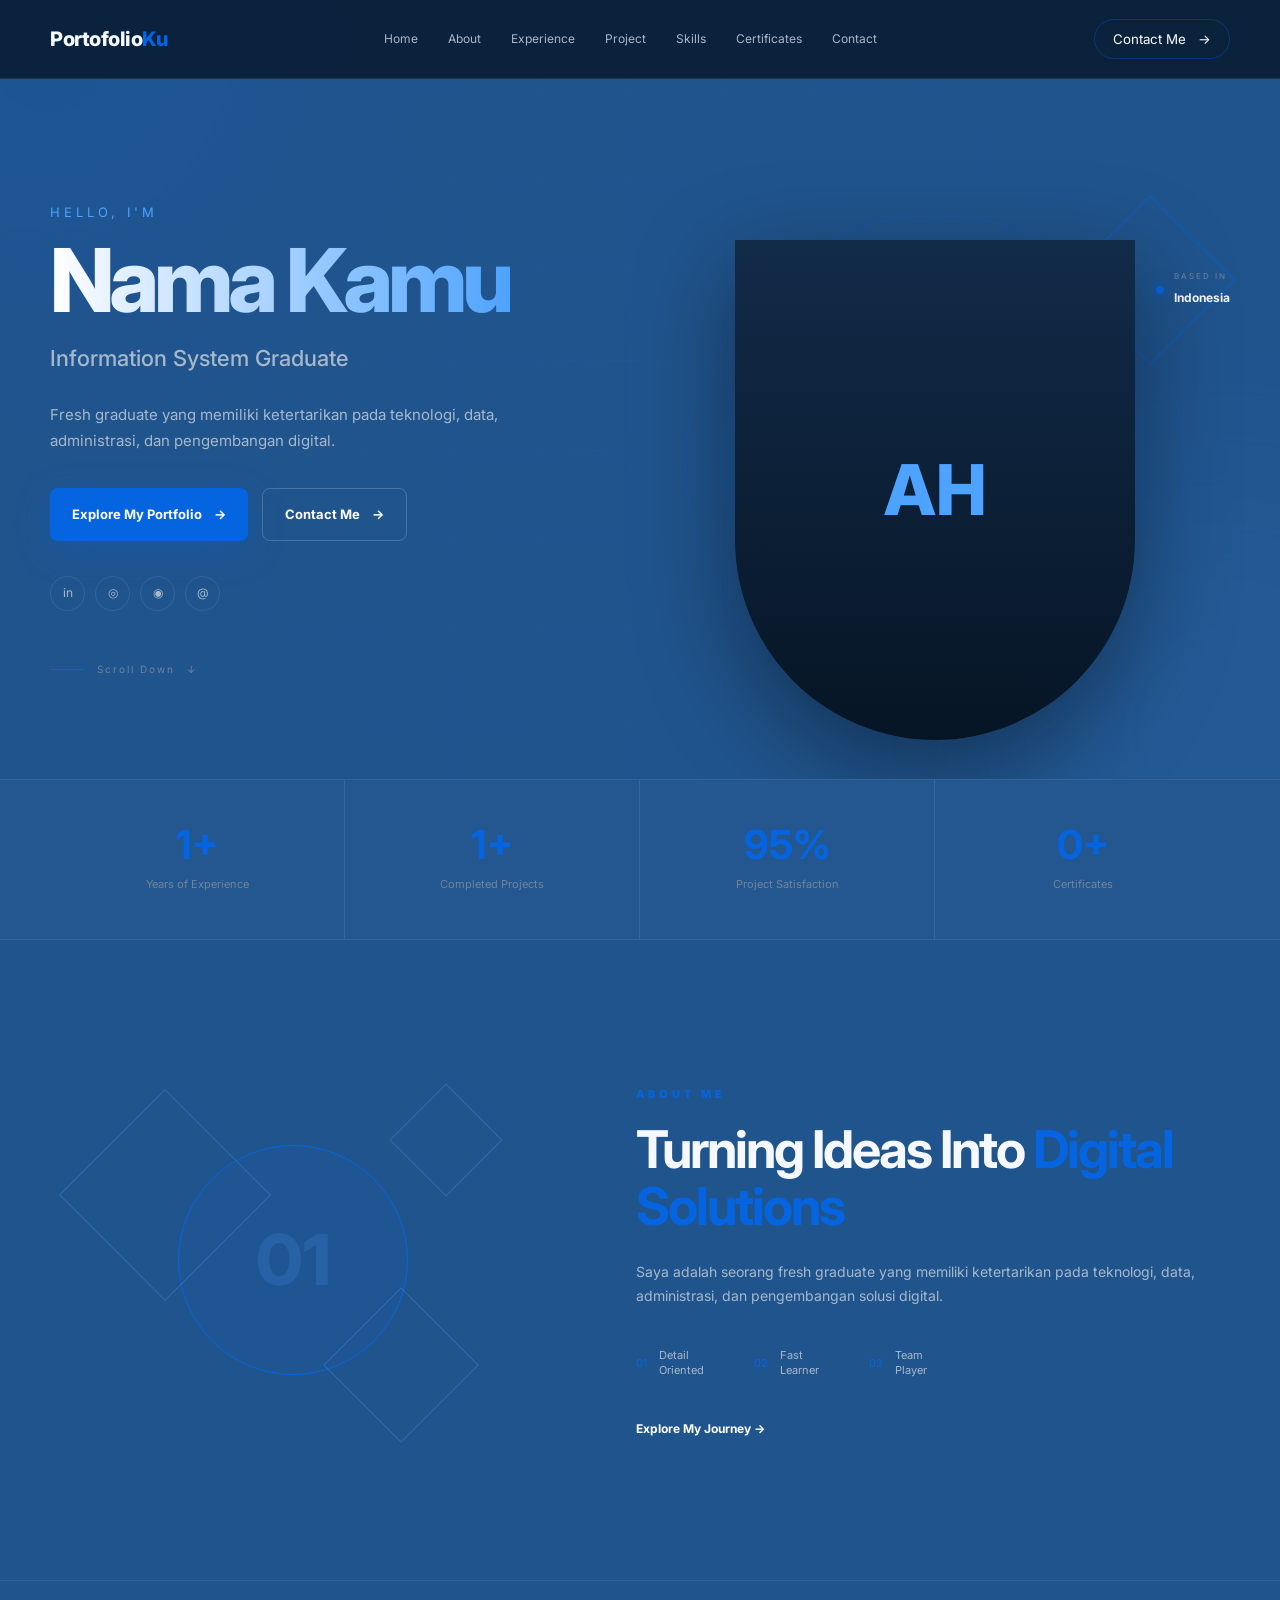
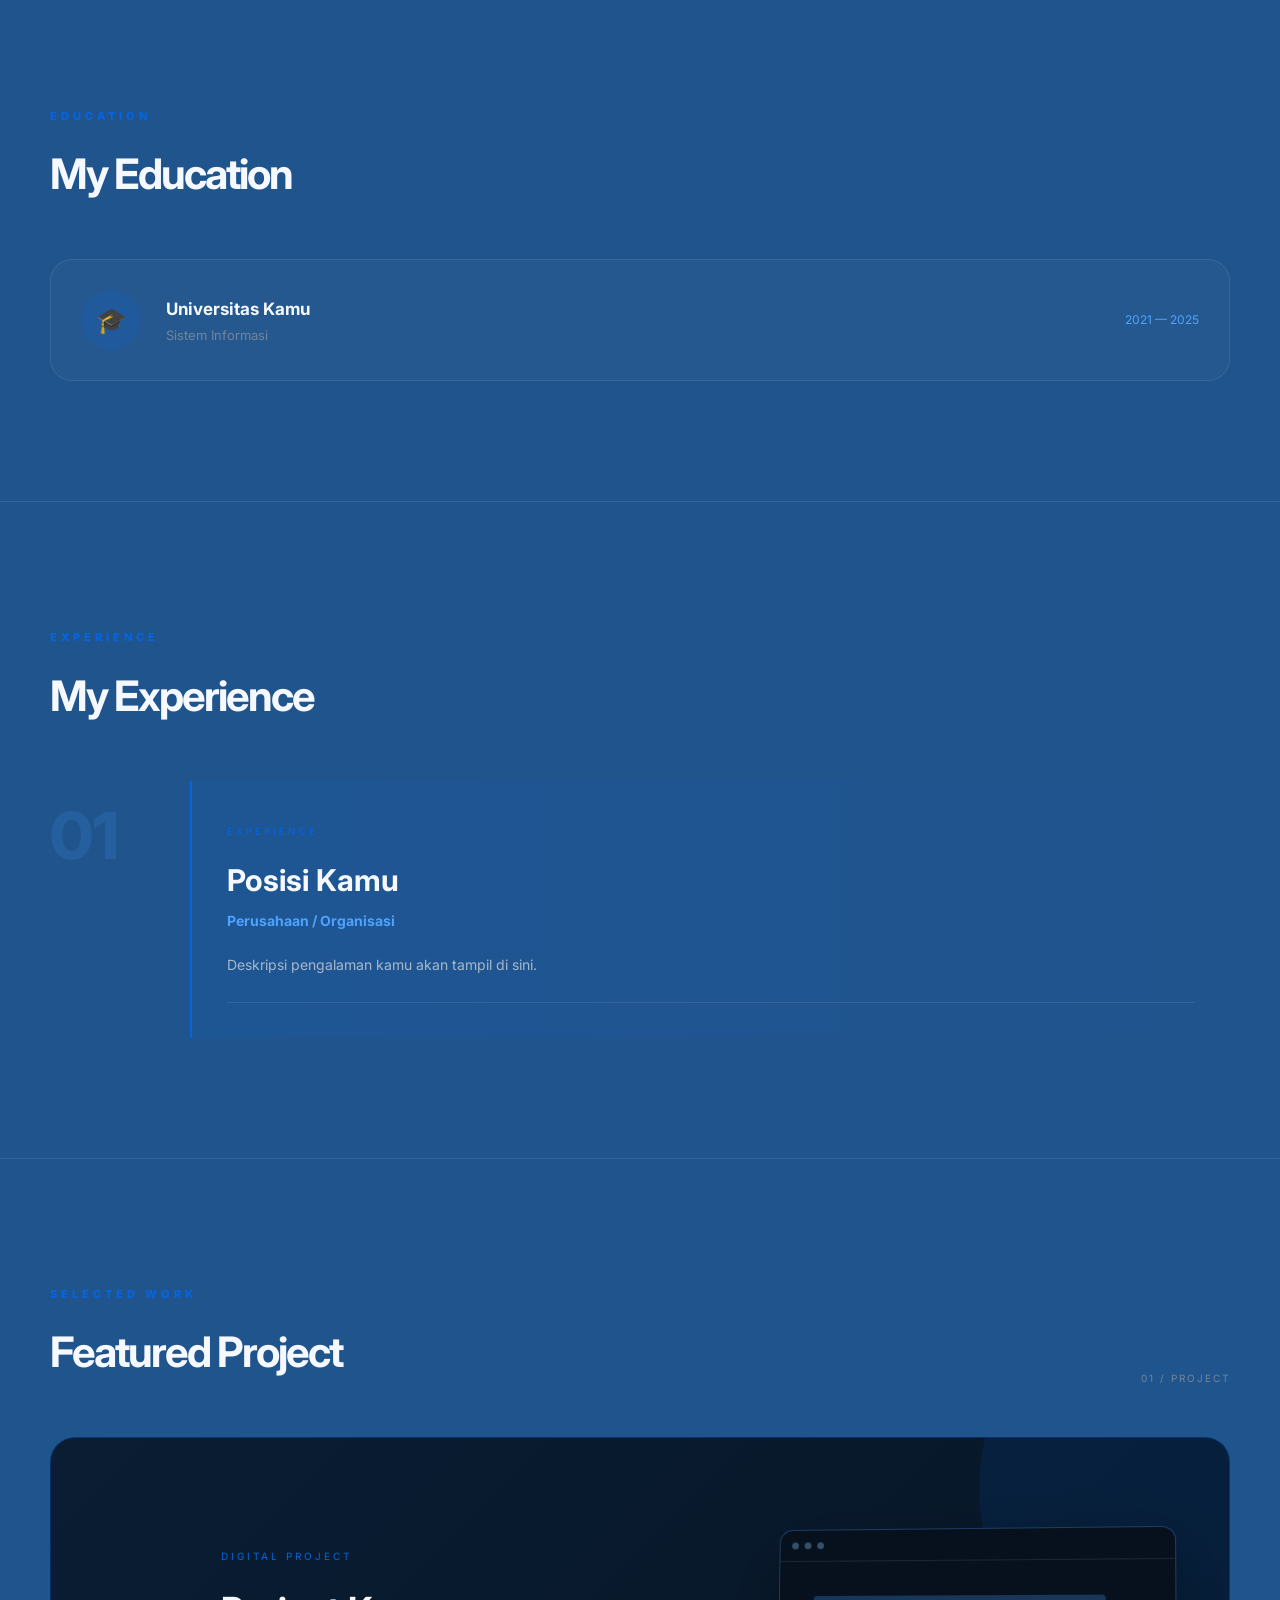
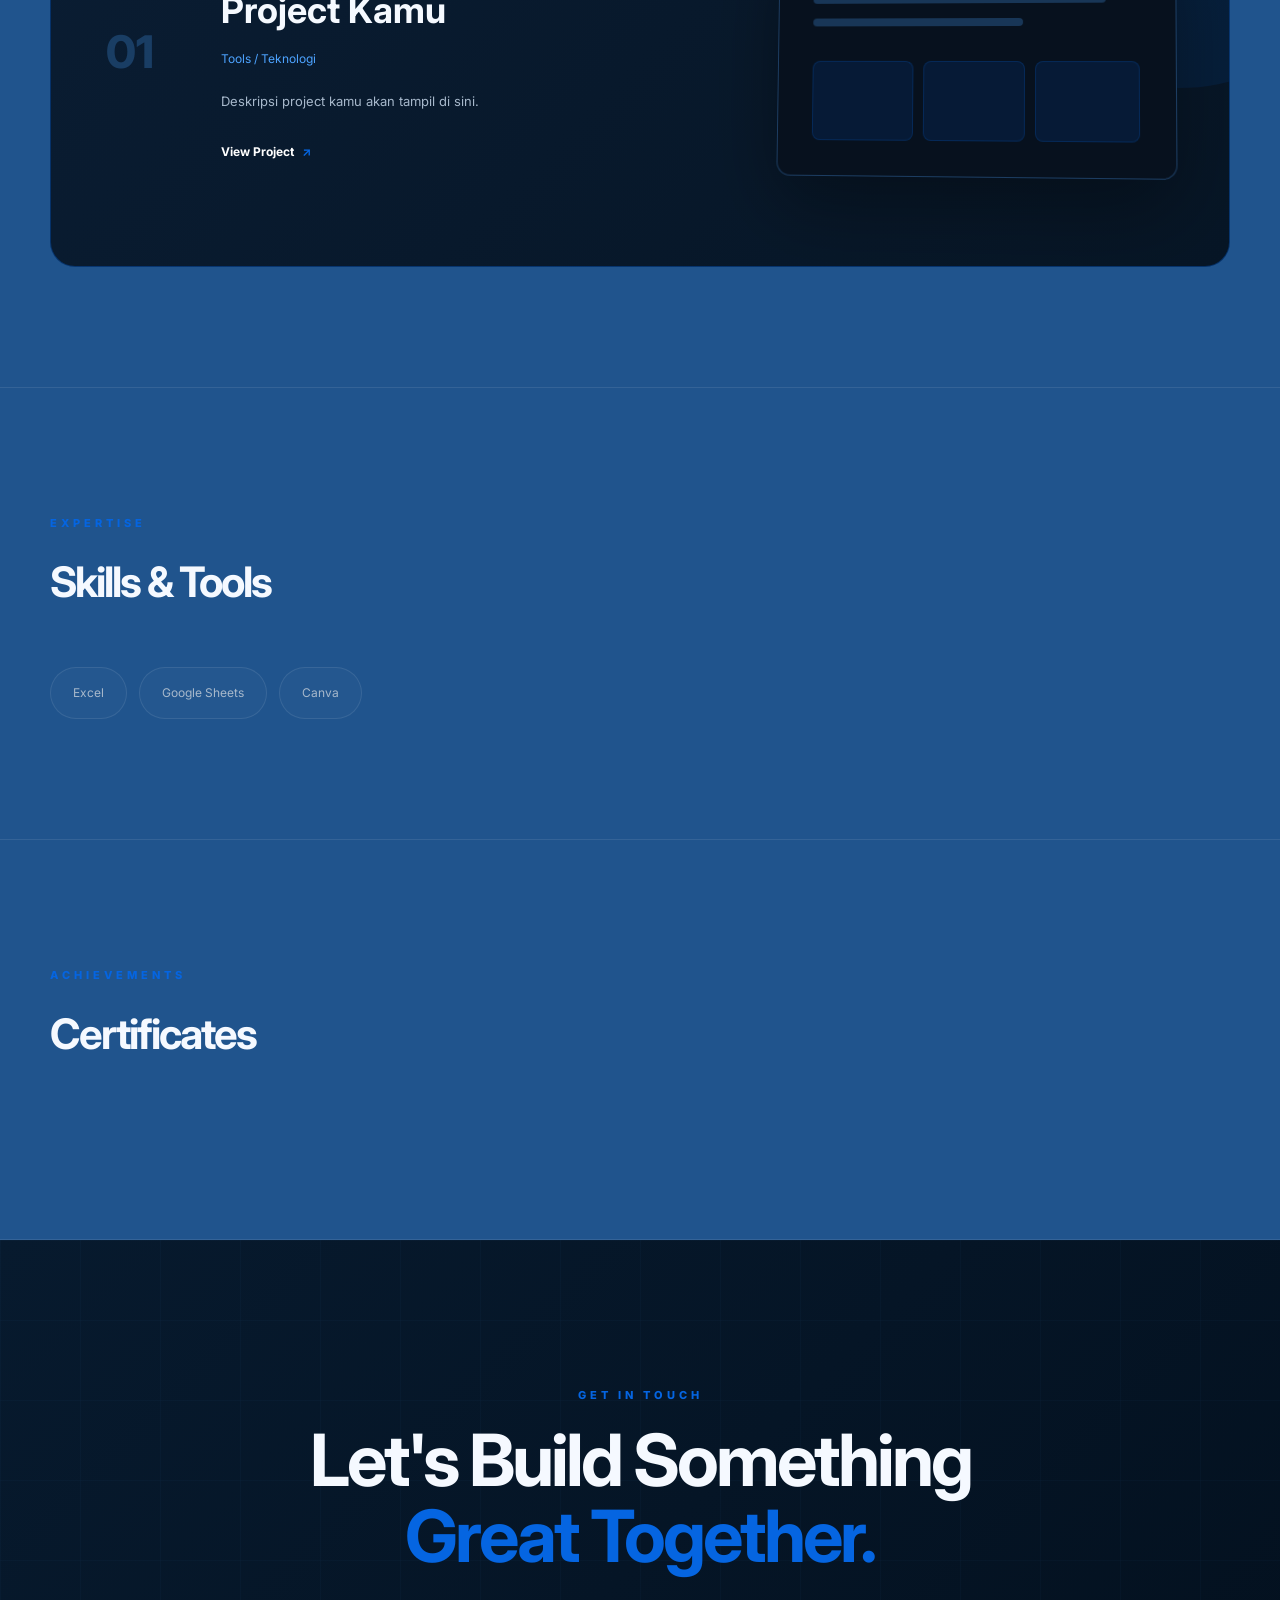
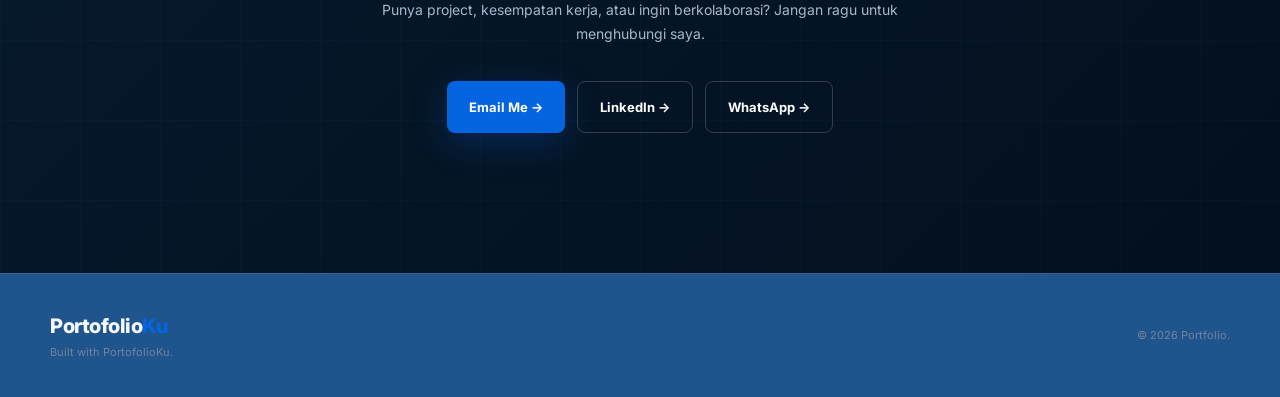
==== commit 4d5f07b6: "update" ====
--- a/LivePorto.html
+++ b/LivePorto.html
@@ -236,40 +236,36 @@
 
 
         <div class="stat-item">
-
-            <strong>1<span>+</span></strong>
-
+            <strong>
+            <span id="statExperience">1</span><span>+</span>
+            </strong>
             <p>Years of Experience</p>
-
-        </div>
-
+        </div>
+
+
+       <div class="stat-item">
+            <strong>
+                <span id="statProjects">1</span><span>+</span>
+            </strong>
+            <p>Completed Projects</p>
+
+        </div>
+        
 
         <div class="stat-item">
-
-            <strong>3<span>+</span></strong>
-
-            <p>Completed Projects</p>
-
+            <strong>
+                <span id="statSatisfaction">95</span><span>%</span>
+            </strong>
+            <p>Project Satisfaction</p>
         </div>
 
 
         <div class="stat-item">
-
-            <strong>95<span>%</span></strong>
-
-            <p>Project Satisfaction</p>
-
-        </div>
-
-
-        <div class="stat-item">
-
-            <strong>5<span>+</span></strong>
-
+            <strong>
+                <span id="statCertificates">0</span><span>+</span>
+            </strong>
             <p>Certificates</p>
-
-        </div>
-
+        </div>
 
     </div>
 
@@ -285,12 +281,8 @@
     class="section about-section"
     id="about"
 >
-
     <div class="section-container about-grid">
-
-
         <div class="about-visual">
-
             <div class="cube cube-one"></div>
 
             <div class="cube cube-two"></div>
--- a/liveportocss.css
+++ b/liveportocss.css
@@ -113,7 +113,6 @@
         calc(100% - 80px),
         var(--container)
     );
-
     margin: auto;
 
 }
@@ -2087,4 +2086,174 @@
 
     }
 
+}
+
+
+.certificate-upload {
+    display: flex;
+    align-items: center;
+    gap: 18px;
+    padding: 18px;
+    background: #F7FBFF;
+    border: 1px dashed rgba(5, 101, 225, 0.25);
+    border-radius: 14px;
+    margin-bottom: 25px;
+}
+
+.certificate-icon {
+    width: 55px;
+    height: 55px;
+    display: flex;
+    align-items: center;
+    justify-content: center;
+    background: #EAF4FF;
+    border-radius: 12px;
+    font-size: 25px;
+}
+
+.certificate-upload-info h3 {
+    margin: 0 0 5px;
+    font-size: 14px;
+}
+
+.certificate-upload-info p {
+    margin: 0 0 10px;
+    font-size: 11px;
+    color: var(--text-light);
+}
+
+.upload-certificate-btn {
+    border: none;
+    background: var(--primary);
+    color: white;
+    padding: 9px 14px;
+    border-radius: 8px;
+    cursor: pointer;
+    font-size: 11px;
+    font-weight: 600;
+}
+
+.certificate-file-name {
+    margin-left: 10px;
+    font-size: 10px;
+    color: var(--text-light);
+}
+
+.certificate-list {
+    display: flex;
+    flex-direction: column;
+    gap: 12px;
+    margin-top: 25px;
+}
+
+.certificate-item {
+    display: flex;
+    align-items: center;
+    gap: 14px;
+    padding: 12px;
+    border: 1px solid var(--border);
+    border-radius: 12px;
+    background: #FAFCFF;
+}
+
+.certificate-preview-image {
+    width: 70px;
+    height: 50px;
+    object-fit: cover;
+    border-radius: 8px;
+    background: #EAF4FF;
+    flex-shrink: 0;
+}
+
+.certificate-item-info {
+    flex: 1;
+    display: flex;
+    flex-direction: column;
+}
+
+.certificate-item-info strong {
+    font-size: 11px;
+}
+
+.certificate-item-info span {
+    font-size: 9px;
+    color: var(--text-light);
+    margin-top: 4px;
+}
+
+.certificate-link {
+    font-size: 9px;
+    color: var(--primary);
+    font-weight: 700;
+    text-decoration: none;
+    margin-top: 5px;
+}
+
+.delete-certificate {
+    width: 28px;
+    height: 28px;
+    border: none;
+    border-radius: 7px;
+    background: #FFF0EE;
+    color: #D66A5B;
+    cursor: pointer;
+    font-size: 16px;
+}
+
+
+.preview-certificates {
+    display: grid;
+    grid-template-columns: repeat(2, 1fr);
+    gap: 12px;
+    margin-top: 15px;
+}
+
+.preview-certificate-card {
+    display: flex;
+    gap: 12px;
+    padding: 10px;
+    border: 1px solid var(--border);
+    border-radius: 12px;
+    background: #FFFFFF;
+}
+
+.preview-certificate-card img {
+    width: 85px;
+    height: 65px;
+    object-fit: cover;
+    border-radius: 8px;
+    flex-shrink: 0;
+}
+
+.preview-certificate-info {
+    display: flex;
+    flex-direction: column;
+    justify-content: center;
+}
+
+.preview-certificate-info strong {
+    font-size: 10px;
+    color: var(--text);
+}
+
+.preview-certificate-info span {
+    margin-top: 4px;
+    font-size: 8px;
+    color: var(--text-light);
+}
+
+.preview-certificate-info a {
+    margin-top: 7px;
+    font-size: 8px;
+    color: var(--primary);
+    text-decoration: none;
+    font-weight: 700;
+}
+
+@media (max-width: 700px) {
+
+    .preview-certificates {
+        grid-template-columns: 1fr;
+    }
+
 }
